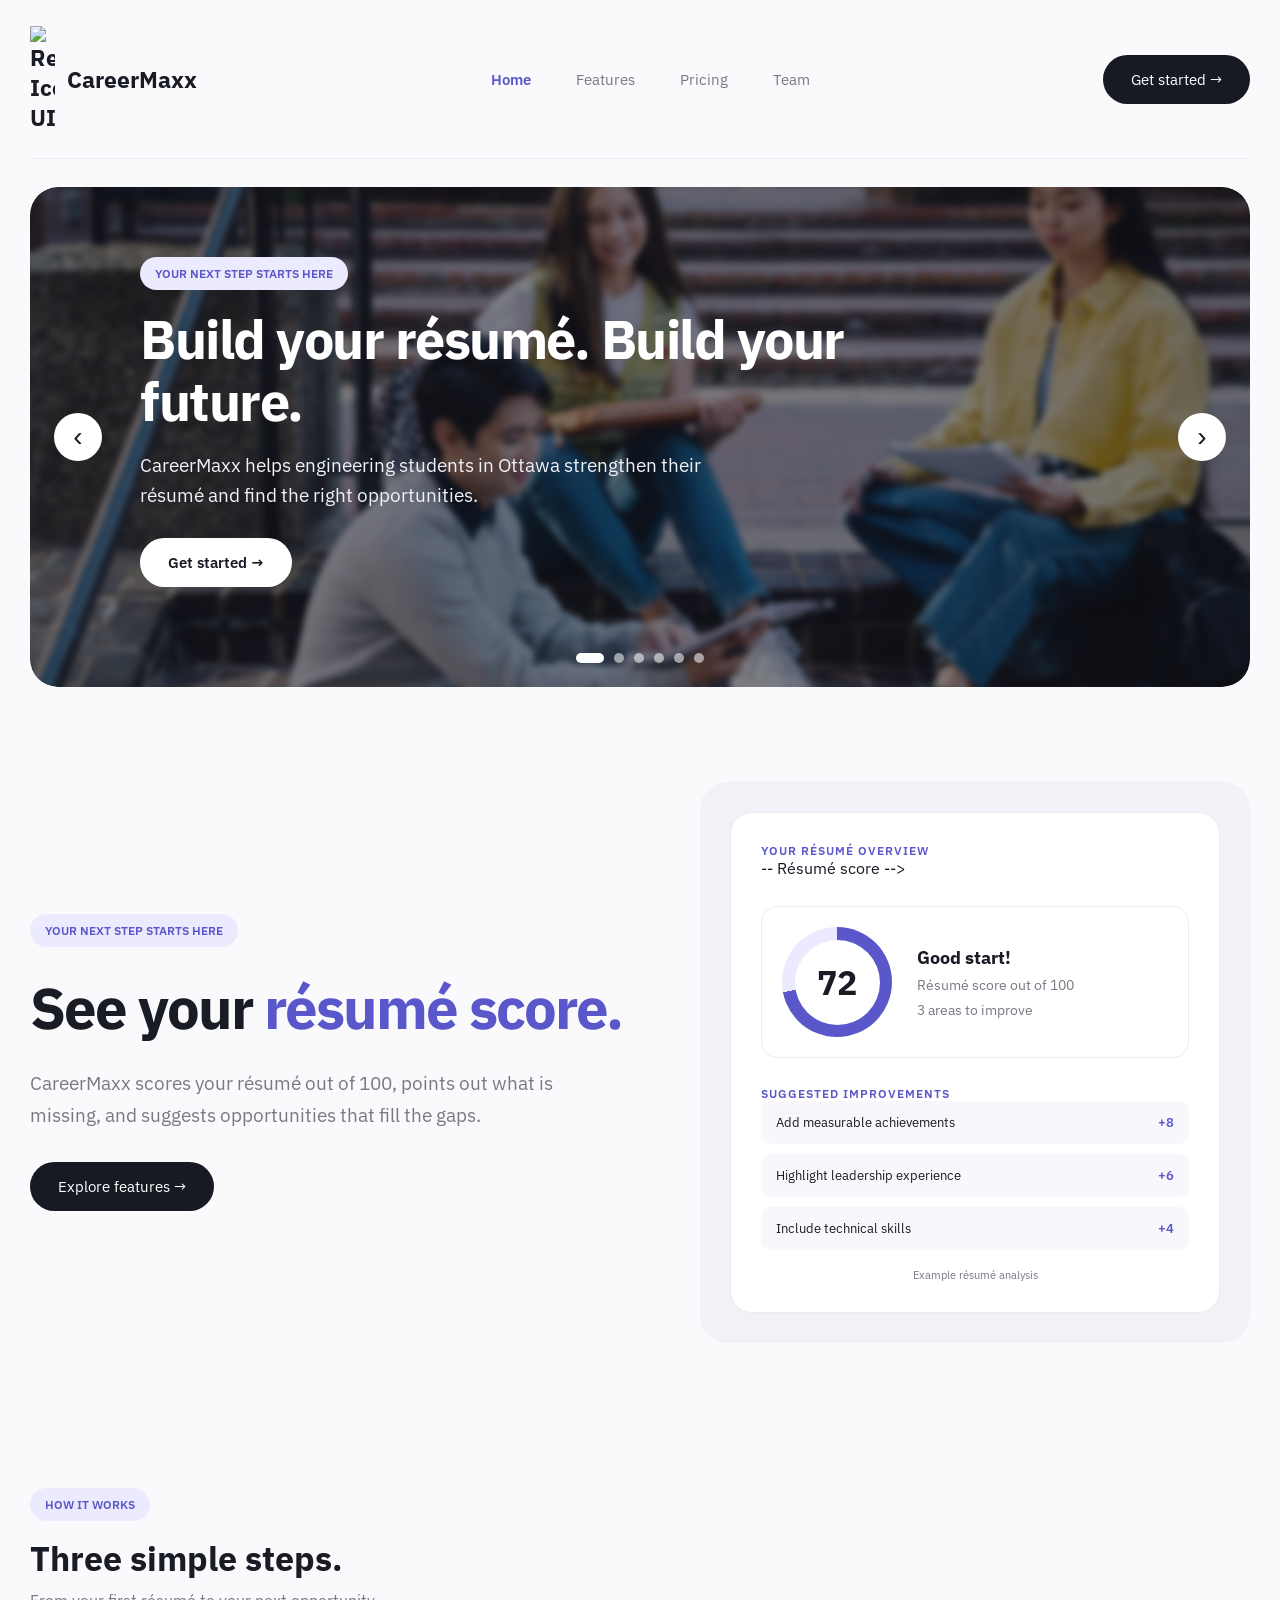
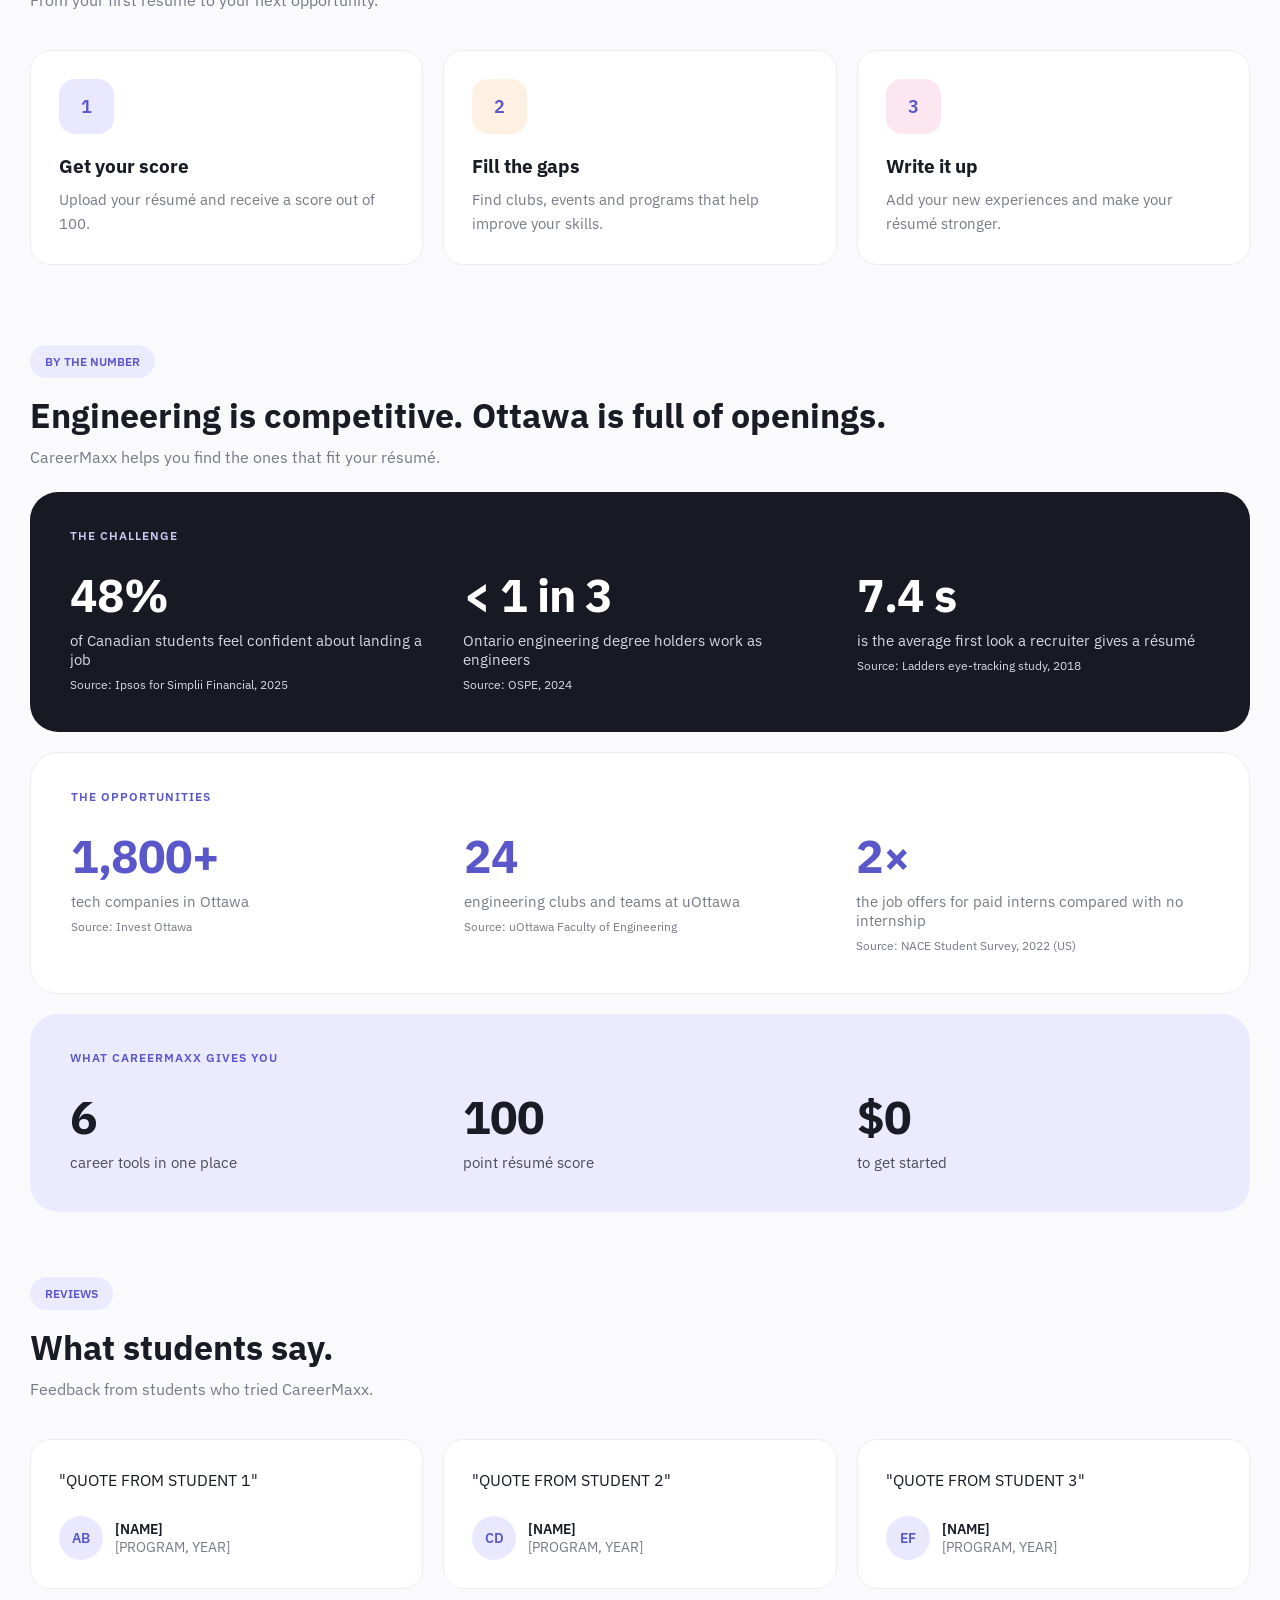
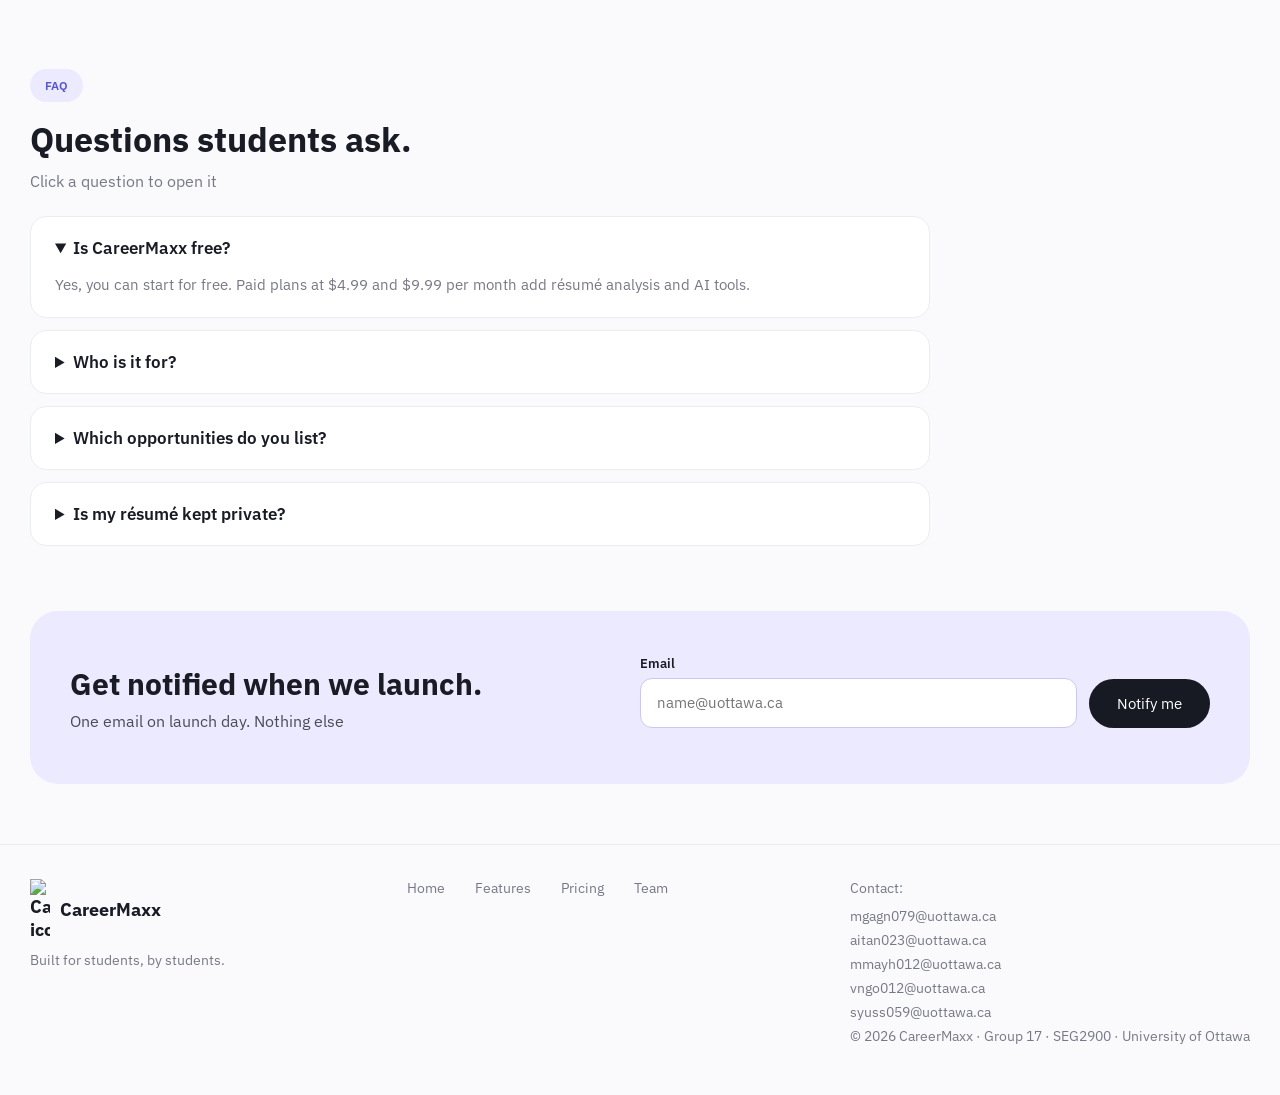
==== index.html @ 2abba7ad "switch carousel and hero places" ====
<!DOCTYPE html>
<html lang="en">

<head>
    <meta charset="UTF-8">
    <meta name="viewport" content="width=device-width, initial-scale=1">

    <title>CareerMaxx</title>
    <link rel="icon" type="image/x-icon" href="UI-Images/CareerMaxx-Icon.png">

    <!-- Google Fonts -->
    <link href="https://fonts.googleapis.com/css2?family=IBM+Plex+Sans:wght@400;500;600;700&display=swap" rel="stylesheet">

    <!-- External CSS stylesheet -->
    <link rel="stylesheet" href="style.css">
</head>

<body>

<div class="container">

    <!-- Navigation Bar -->
    <div class="navbar">


        <div class="logo">
            <img src="UI-Images/CareerMaxx-Icon.png" alt="ResuMaxx Icon UI" width= "25">
            CareerMaxx
        </div>

        <ul class="nav-links">
            <li><a href="index.html" class="active">Home</a></li>
            <li><a href="features.html">Features</a></li>
            <li><a href="pricing.html">Pricing</a></li>
            <li><a href="team.html">Team</a></li>
        </ul>

        <button class="button button-dark" id="openBtn">
            Get started →
        </button>

    </div>


    <!-- ----------- Carousel ------------->

    <div class="carousel">

        <!-- Slide 1 -->
        <div class="slide active">
            <div class="slide-bg" style="background-image: url('UI-Images/slide1.jpg');"></div>
            <div class="slide-overlay"></div>
            <div class="slide-text">
                <div class="tag">YOUR NEXT STEP STARTS HERE</div>
                <h2 class="slide-title">Build your résumé. Build your future.</h2>
                <p>CareerMaxx helps engineering students in Ottawa
                    strengthen their résumé and find the right opportunities.</p>
                <a href="features.html" class="button button-light">Get started →</a>
            </div>
        </div>

        <!-- Slide 2 -->
        <div class="slide">
            <div class="slide-bg" style="background-image: url('UI-Images/slide2.jpg');"></div>
            <div class="slide-overlay"></div>
            <div class="slide-text">
                <div class="tag">CAREER QUIZ</div>
                <h2 class="slide-title">Discover your potential.</h2>
                <p>Answer a few questions about your skills and interests to
                    see which paths fit you.</p>
                <a href="features.html" class="button button-light">Take the quiz →</a>
            </div>
        </div>

        <!-- Slide 3 -->
        <div class="slide">
            <div class="slide-bg" style="background-image: url('UI-Images/slide3.jpg');"></div>
            <div class="slide-overlay"></div>
            <div class="slide-text">
                <div class="tag">SMART SEARCH</div>
                <h2 class="slide-title">Find your next opportunity.</h2>
                <p>Co-ops, internships, clubs and free programs in the
                    Ottawa area, matched to your résumé.</p>
                <a href="features.html" class="button button-light">Search opportunities →</a>
            </div>
        </div>

        <!-- Slide 4 -->
        <div class="slide">
            <div class="slide-bg" style="background-image: url('UI-Images/slide4.jpg');"></div>
            <div class="slide-overlay"></div>
            <div class="slide-text">
                <div class="tag">RÉSUMÉ SCORER</div>
                <h2 class="slide-title">Perfect your résumé.</h2>
                <p>Upload your résumé to get a score out of 100 and clear
                    suggestions to improve it.</p>
                <a href="features.html" class="button button-light">Score my résumé →</a>
            </div>
        </div>

        <!-- Slide 5 -->
        <div class="slide">
            <div class="slide-bg" style="background-image: url('UI-Images/slide5.jpg');"></div>
            <div class="slide-overlay"></div>
            <div class="slide-text">
                <div class="tag">CAREER PATH PLANNER</div>
                <h2 class="slide-title">Plan the road to your dream job.</h2>
                <p>Get a step-by-step roadmap with the skills and
                    experiences you still need.</p>
                <a href="features.html" class="button button-light">Plan my path →</a>
            </div>
        </div>

        <!-- Slide 6 -->
        <div class="slide">
            <div class="slide-bg" style="background-image: url('UI-Images/slide6.jpg');"></div>
            <div class="slide-overlay"></div>
            <div class="slide-text">
                <div class="tag">INTERVIEW COACH</div>
                <h2 class="slide-title">Prepare for success.</h2>
                <p>Practise co-op and internship interviews and get feedback on your answers.</p>
                <a href="features.html" class="button button-light">Practise an interview →</a>
            </div>
        </div>

        <!-- Arrows -->
        <button class="carousel-arrow prev-arrow" id="prevBtn" type="button"
                aria-label="Previous slide">&#8249;</button>
        <button class="carousel-arrow next-arrow" id="nextBtn" type="button"
                aria-label="Next slide">&#8250;</button>

        <!-- Dots (created by script.js one per slide) -->
        <div class="carousel-dots" id="dots"></div>

    </div>


    <!-- Hero Section -->
    <div class="hero">

        <!-- Left side -->
        <div class="hero-left">

            <div class="tag">YOUR NEXT STEP STARTS HERE</div>

            <h1>
                See your
                <span class="purple-text">résumé score.</span>
            </h1>

            <p class="subtitle">
                CareerMaxx scores your résumé out of 100, points out what is <br>
                missing, and suggests opportunities that fill the gaps.
            </p>

            <div class="buttons">
                <a href="features.html" class="button button-dark">
                    Explore features →
                </a>
            </div>


        </div>

        <!-- Right side: résumé score example -->
        <div class="score-panel">

            <div class="score-card">

                <div class="small-label">YOUR RÉSUMÉ OVERVIEW</div>
-- Résumé score -->
                <div class="ring-row">

                    <div class="ring">
                        <div class="ring-inner">72</div>
                    </div>

                    <div class="ring-text">
                        <b>Good start!</b>
                        <p>Résumé score out of 100</p>
                        <p>3 areas to improve</p>
                    </div>

                </div>

                <!-- Example gap list -->
                <div class="small-label">SUGGESTED IMPROVEMENTS</div>

                <div class="column-container">

                    <div class="gap">
                        Add measurable achievements
                        <span>+8</span>
                    </div>

                    <div class="gap">
                        Highlight leadership experience
                        <span>+6</span>
                    </div>

                    <div class="gap">
                        Include technical skills
                        <span>+4</span>
                    </div>

                </div>

                <p class="example-note">Example résumé analysis</p>

            </div>
        </div>

    </div>


    <!-- How It Works Section -->
    <div class="section-heading">
        <div class="tag">HOW IT WORKS</div>
        <h2>Three simple steps.</h2>
        <p>From your first résumé to your next opportunity.</p>
    </div>

    <div class="features">

        <div class="feature">
            <div class="icon purple-icon">1</div>
            <h3>Get your score</h3>
            <p>
                Upload your résumé and receive
                a score out of 100.
            </p>
        </div>

        <div class="feature">
            <div class="icon peach-icon">2</div>
            <h3>Fill the gaps</h3>
            <p>
                Find clubs, events and programs
                that help improve your skills.
            </p>
        </div>

        <div class="feature">
            <div class="icon pink-icon">3</div>
            <h3>Write it up</h3>
            <p>
                Add your new experiences and
                make your résumé stronger.
            </p>
        </div>

    </div>

    <!-- ----------- Statistics Section ------------->

    <div class="section-heading">
        <div class="tag">BY THE NUMBER</div>
        <h2>Engineering is competitive. Ottawa is full of openings.</h2>
        <p>CareerMaxx helps you find the ones that fit your résumé.</p>
    </div>

    <!-- Row 1: CHALLENGE -->
    <div class="stats-row stats-dark">
        <div class="stats-label">THE CHALLENGE</div>
        <div class="stats">
            <div class="stat">
                <div class="stat-number">48%</div>
                <p class="stat-text">of Canadian students feel confident about landing a job</p>
                <p class="stat-source">Source: Ipsos for Simplii Financial, 2025</p>
            </div>
            <div class="stat">
                <div class="stat-number">&lt; 1 in 3</div>
                <p class="stat-text">Ontario engineering degree holders work as engineers</p>
                <p class="stat-source">Source: OSPE, 2024</p>
            </div>
            <div class="stat">
                <div class="stat-number">7.4 s</div>
                <p class="stat-text">is the average first look a recruiter gives a résumé</p>
                <p class="stat-source">Source: Ladders eye-tracking study, 2018</p>
            </div>
        </div>
    </div>

    <!-- Row 2: OPPORTUNITIES -->
    <div class="stats-row stats-light">
        <div class="stats-label">THE OPPORTUNITIES</div>
        <div class="stats">
            <div class="stat">
                <div class="stat-number">1,800+</div>
                <p class="stat-text">tech companies in Ottawa</p>
                <p class="stat-source">Source: Invest Ottawa</p>
            </div>
            <div class="stat">
                <div class="stat-number">24</div>
                <p class="stat-text">engineering clubs and teams at uOttawa</p>
                <p class="stat-source">Source: uOttawa Faculty of Engineering</p>
            </div>
            <div class="stat">
                <div class="stat-number">2×</div>
                <p class="stat-text">the job offers for paid interns compared with no internship</p>
                <p class="stat-source">Source: NACE Student Survey, 2022 (US)</p>
            </div>
        </div>
    </div>

    <!-- Row 3: what CareerMaxx gives you -->
    <div class="stats-row stats-purple">
        <div class="stats-label">WHAT CAREERMAXX GIVES YOU</div>
        <div class="stats">
            <div class="stat">
                <div class="stat-number">6</div>
                <p class="stat-text">career tools in one place</p>
            </div>
            <div class="stat">
                <div class="stat-number">100</div>
                <p class="stat-text">point résumé score</p>
            </div>
            <div class="stat">
                <div class="stat-number">$0</div>
                <p class="stat-text">to get started</p>
            </div>
        </div>
    </div>

<!-- ----------- Student's Reviews Section ------------->
<div class="section-heading">
    <div class="tag">REVIEWS</div>
    <h2>What students say.</h2>
    <p>Feedback from students who tried CareerMaxx.</p>
</div>

<div class="features">

    <!-- Review 1 -->
    <div class="feature review">
        <p class="review-quote">"QUOTE FROM STUDENT 1"</p>
        <div class="review-person">
            <div class="review-avatar purple-icon">AB</div>
            <div>
                <div class="review-name">[NAME]</div>
                <div class="review-program">[PROGRAM, YEAR]</div>
            </div>
        </div>
    </div>

    <!-- Review 2 -->
    <div class="feature review">
        <p class="review-quote">"QUOTE FROM STUDENT 2"</p>
        <div class="review-person">
            <div class="review-avatar purple-icon">CD</div>
            <div>
                <div class="review-name">[NAME]</div>
                <div class="review-program">[PROGRAM, YEAR]</div>
            </div>
        </div>
    </div>

    <!-- Review 3 -->
    <div class="feature review">
        <p class="review-quote">"QUOTE FROM STUDENT 3"</p>
        <div class="review-person">
            <div class="review-avatar purple-icon">EF</div>
            <div>
                <div class="review-name">[NAME]</div>
                <div class="review-program">[PROGRAM, YEAR]</div>
            </div>
        </div>
    </div>
</div>


<!-- ----------- FAQ Section ------------->
<div class="section-heading">
    <div class="tag">FAQ</div>
    <h2>Questions students ask.</h2>
    <p>Click a question to open it</p>
</div>

<div class="dropdown">

    <!-- "open" makes the first question starts opened -->
    <details class="dropdown-item" open>
        <summary>Is CareerMaxx free?</summary>
        <p>
            Yes, you can start for free. Paid plans at $4.99 and $9.99
            per month add résumé analysis and AI tools.
        </p>
    </details>

    <details class="dropdown-item">
        <summary>Who is it for?</summary>
        <p>
            Engineering students, especially first-year and early-career
            students looking for co-ops, internships and extracurricular
            experience.
        </p>
    </details>

    <details class="dropdown-item">
        <summary>Which opportunities do you list?</summary>
        <p>
            Co-ops, internships, student clubs and free programs
            in the Ottawa area.
        </p>
    </details>

    <details class="dropdown-item">
        <summary>Is my résumé kept private?</summary>
        <p>
            Yes, always. Your résumé is stored only in your own account
            and is never shared. You can replace it or delete it
            whenever you want.
        </p>
    </details>

</div>

<!-- ----------- Launch Mailing List ------------->
<div class="launch">
    <div class="launch-text">
        <h2>Get notified when we launch.</h2>
        <p>One email on launch day. Nothing else</p>
    </div>

    <form class="launch-form" id="launchForm">
        <div class="launch-field">
            <label for="launchEmail">Email</label>
            <input type="email" id="launchEmail" placeholder="name@uottawa.ca" required>
        </div>

        <button class="button button-dark" type="submit">Notify me</button>

        <!-- script.js writes the confirmation message here -->
        <p class="launch-message" id="launchMessage"></p>
    </form>
</div>
</div>



<!-- Sign up popup -->
<div class="overlay" id="popup">

    <div class="modal">

        <button class="close" id="closeBtn">&times;</button>

        <h2>Get started</h2>
        <p class="card-description">
            Create your CareerMaxx account.
        </p>

        <form action="#" method="post">
            <input type="text" placeholder="Name" required>
            <input type="email" placeholder="Email" required>
            <input type="password" placeholder="Password" required>
            <button type="submit">Create account</button>
        </form>

    </div>

</div>

<!-- JavaScript for sign up popup -->
<script src="script.js"></script>


<!-- ----------- Footer ------------->
<div class="footer">

    <!-- Left: logo and slogan -->
    <div class="footer-brand">
        <div class="footer-logo">
            <img src="UI-Images/CareerMaxx-Icon.png" alt="CareerMaxx icon" width="20">
            CareerMaxx
        </div>
        <p>Built for students, by students.</p>
    </div>

    <!-- Middle: page links -->
    <div class="footer-links">
        <a href="index.html">Home</a>
        <a href="features.html">Features</a>
        <a href="pricing.html">Pricing</a>
        <a href="team.html">Team</a>
    </div>

    <!-- Right: contact and copyright -->
    <div class="footer-info">
        <p>Contact: </p>
        <a href="mailto:mgagn079@uottawa.ca">mgagn079@uottawa.ca</a>
        <a href="mailto:aitan023@uottawa.ca">aitan023@uottawa.ca</a>
        <a href="mailto:mmayh012@uottawa.ca">mmayh012@uottawa.ca</a>
        <a href="mailto:vngo012@uottawa.ca">vngo012@uottawa.ca</a>
        <a href="mailto:syuss059@uottawa.ca">syuss059@uottawa.ca</a>
        <p>© 2026 CareerMaxx · Group 17 · SEG2900 · University of Ottawa</p>
    </div>

</div>


</body>
</html>
---- style.css ----
/* ---------- Colors ---------- */

:root {
    --background: #fafafd;
    --text: #191b25;
    --gray: #777985;
    --line: #ebebf2;
    --purple: #5957c9;
    --light-purple: #eceafe;
    --dark: #171923;

    --peach: #fff0e4;
    --light-green: #e2f5ed;
    --light-blue: #e3f1ff;
    --light-pink: #fce7f1;
}


/* ---------- Basic Setup ---------- */

* {
    margin: 0;
    padding: 0;
    box-sizing: border-box;
}

body {
    font-family: "IBM Plex Sans", Arial, sans-serif;
    background-color: var(--background);
    color: var(--text);
}

/* Main container */

.container {
    max-width: 1400px;
    margin: 0 auto;
    padding: 0 30px 60px;
}

/* Containers */

.row-container {
    display: flex;
    flex-direction: row;
    gap: 16px;
}

.column-container {
    display: flex;
    flex-direction: column;
    gap: 10px;
}

/* Line break - Custom spacing */

.large-space{
    margin-bottom: 150px;
}

/* ---------- Navigation Bar ---------- */

.navbar {
    display: flex;
    justify-content: space-between;
    align-items: center;
    padding: 26px 0;
    border-bottom: 1px solid var(--line);
}

.logo {
    display: flex;
    align-items: center;
    gap: 12px;
    font-size: 23px;
    font-weight: 700;
}

/* Purple square beside the logo */

.logo-icon {
    width: 40px;
    height: 40px;
    background-color: var(--purple);
    color: white;
    border-radius: 12px;
    display: flex;
    align-items: center;
    justify-content: center;
    font-size: 22px;
}

.nav-links {
    list-style: none;
    display: flex;
    gap: 45px;
}

.nav-links a {
    color: var(--gray);
    text-decoration: none;
    font-size: 15px;
}

.nav-links a:hover {
    color: var(--purple);
}

.nav-links a.active {
    color: var(--purple);
    font-weight: 600;
}

/* ---------- Buttons ---------- */

.buttons {
    display: flex;
    gap: 12px;
}

.button {
    display: inline-block;
    padding: 15px 28px;
    border-radius: 30px;
    border: none;
    text-decoration: none;
    font-size: 15px;
    font-family: inherit;
    cursor: pointer;
    text-align: center;
}

.button-dark {
    background-color: var(--dark);
    color: white;
}

.button-dark:hover {
    background-color: var(--purple);
}

/* ---------- Hero Section ---------- */

.hero {
    display: flex;
    justify-content: space-between;
    align-items: center;
    gap: 70px;
    padding: 95px 0 80px;
}

.hero-left {
    flex: 1;
}

h1 {
    font-size: 58px;
    font-weight: 700;
    line-height: 1.15;
    letter-spacing: -2px;
}

.purple-text {
    color: var(--purple);
}

/* Small lavender label */

.tag {
    display: inline-block;
    background-color: var(--light-purple);
    color: var(--purple);
    padding: 9px 15px;
    border-radius: 30px;
    font-size: 12px;
    font-weight: 600;
    margin-bottom: 28px;
}

.subtitle {
    color: var(--gray);
    font-size: 19px;
    line-height: 1.7;
    margin: 25px 0 30px;
    max-width: 570px;
}

.small-note {
    color: var(--gray);
    font-size: 13px;
    margin-top: 20px;
}

/* ---------- Résumé Score Panel ---------- */

.score-panel {
    flex: 1;
    max-width: 550px;
    background-color: #f1f2f8;
    border-radius: 28px;
    padding: 30px;
}

/* White score card */

.score-card {
    background-color: white;
    border: 1px solid var(--line);
    border-radius: 22px;
    padding: 30px;
}

.score-card h2 {
    font-size: 25px;
    margin: 14px 0 8px;
}

.card-description {
    color: var(--gray);
    font-size: 14px;
    line-height: 1.6;
    margin-bottom: 20px;
}

.small-label {
    font-size: 12px;
    font-weight: 600;
    letter-spacing: 1px;
    color: var(--purple);
}

/* Score circle */

.ring-row {
    display: flex;
    align-items: center;
    gap: 25px;
    margin: 28px 0;
    padding: 20px;
    border: 1px solid var(--line);
    border-radius: 16px;
}

.ring {
    width: 110px;
    height: 110px;
    border-radius: 50%;
    background: conic-gradient(
        var(--purple) 0 72%,
        var(--light-purple) 72% 100%
    );
    display: flex;
    align-items: center;
    justify-content: center;
    flex-shrink: 0;
}

.ring-inner {
    width: 85px;
    height: 85px;
    border-radius: 50%;
    background-color: white;
    display: flex;
    align-items: center;
    justify-content: center;
    font-size: 34px;
    font-weight: 700;
}

.ring-text b {
    font-size: 18px;
}

.ring-text p {
    color: var(--gray);
    font-size: 14px;
    margin-top: 7px;
}

/* Résumé gap list */

.gap {
    display: flex;
    justify-content: space-between;
    gap: 15px;
    background-color: #f8f8fc;
    padding: 13px 15px;
    border-radius: 10px;
    font-size: 13px;
}

.gap span {
    color: var(--purple);
    font-weight: 600;
}

.example-note {
    color: var(--gray);
    font-size: 11px;
    margin-top: 18px;
    text-align: center;
}

/* ---------- Section Headings ---------- */

.section-heading {
    margin: 65px 0 25px;
}

.section-heading .tag {
    margin-bottom: 15px;
}

.section-heading h2 {
    font-size: 34px;
    margin-bottom: 10px;
}

.section-heading p {
    color: var(--gray);
    font-size: 16px;
}

/* ---------- Features ---------- */

.features {
    display: flex;
    gap: 20px;
    padding: 15px 0;
}

.feature {
    flex: 1;
    background-color: white;
    border: 1px solid var(--line);
    border-radius: 20px;
    padding: 28px;
    transition: transform 0.3s ease;
}


.feature-split{
    display: flex;
    flex-direction: row;
    align-items: center;
    gap: 24px;
}

.feature-split  .column-container,
.feature-split .feature-image {
    flex: 1;
    min-width: 0;

}

/* Small movement when hovering */

.feature:hover {
    transform: translateY(-5px);
}

.feature h3 {
    font-size: 19px;
    margin: 12px 0 10px;
}

.feature p {
    color: var(--gray);
    font-size: 15px;
    line-height: 1.6;
}

/* ---------- Pastel Icons ---------- */

.icon {
    width: 55px;
    height: 55px;
    border-radius: 16px;
    display: flex;
    align-items: center;
    justify-content: center;
    margin-bottom: 20px;
    font-size: 18px;
    font-weight: 600;
    color: var(--purple);
}

.icon-circle{
    border-radius: 450px;
    width: 100px;
    height: 100px;
    font-size: 50px;
}

.icon-text{
    width: fit-content;
    padding: 10px;
    
}

.purple-icon {
    background-color: #eae8ff;
}

.blue-icon {
    background-color: var(--light-blue);
}

.green-icon {
    background-color: var(--light-green);
}

.peach-icon {
    background-color: var(--peach);
}

.pink-icon {
    background-color: var(--light-pink);
}


    
    

/* ---------- Team Page ---------- */

.team-intro {
    padding: 75px 0 30px;
}

.team-intro h1 {
    font-size: 45px;
}

.team-intro .subtitle {
    margin: 18px 0 10px;
}

/* Five team cards in one row */

.team-grid {
    display: flex;
    gap: 18px;
}

.team-card {
    padding: 22px;
    min-width: 0;
}

.team-card h3 {
    font-size: 17px;
    margin-top: 22px;
}

.team-card p {
    font-size: 14px;
}

/* Round initials for team members */

.avatar {
    width: 105px;
    height: 105px;
    border-radius: 50%;
    display: flex;
    align-items: center;
    justify-content: center;
    font-size: 25px;
    font-weight: 600;
    color: var(--purple);
    margin: 0 auto 25px;
}

/* Small line at the bottom of each card */

.card-footer {
    border-top: 1px solid var(--line);
    padding-top: 15px;
    margin-top: 25px;
    font-size: 12px;
    color: var(--gray);
}

/* ---------- Sign Up Popup ---------- */

.overlay {
    display: none;
    position: fixed;
    top: 0;
    left: 0;
    width: 100%;
    height: 100%;
    background-color: rgba(0, 0, 0, 0.5);
    justify-content: center;
    align-items: center;
    z-index: 1000;
}

.overlay.show {
    display: flex;
}

.modal {
    background-color: white;
    padding: 35px;
    border-radius: 20px;
    width: 90%;
    max-width: 400px;
    position: relative;
}

.modal h2 {
    margin-bottom: 12px;
    font-size: 28px;
}

.modal input {
    display: block;
    width: 100%;
    margin-bottom: 14px;
    padding: 14px;
    border: 1px solid var(--line);
    border-radius: 10px;
    font-family: inherit;
    font-size: 14px;
}

.modal button[type="submit"] {
    width: 100%;
    padding: 14px;
    background-color: var(--dark);
    color: white;
    border: none;
    border-radius: 25px;
    font-size: 15px;
    cursor: pointer;
}

.close {
    position: absolute;
    top: 15px;
    right: 20px;
    background: none;
    border: none;
    font-size: 28px;
    color: var(--gray);
    cursor: pointer;
}

/* ---------- Phone and Tablet Version ---------- */

@media (max-width: 900px) {

    .hero {
        flex-direction: column;
        align-items: stretch;
        padding: 60px 0;
    }

    .score-panel {
        max-width: 100%;
    }

    .features {
        flex-direction: column;
    }

    .team-grid {
        flex-direction: row;
        flex-wrap: wrap;
    }

    .team-card {
        flex: 1 1 200px;
    }

    h1 {
        font-size: 43px;
    }

    .navbar {
        flex-wrap: wrap;
        gap: 20px;
    }

    .nav-links {
        gap: 20px;
        flex-wrap: wrap;
    }
}

@media (max-width: 500px) {

    .container {
        padding: 0 18px 40px;
    }

    .navbar {
        flex-direction: column;
        align-items: flex-start;
    }

    h1 {
        font-size: 36px;
    }

    .team-intro h1 {
        font-size: 36px;
    }

    .score-panel {
        padding: 15px;
    }

    .score-card {
        padding: 18px;
    }

    .ring-row {
        flex-direction: column;
        text-align: center;
    }

    .team-card {
        flex: 1 1 100%;
    }
}


/* ---------- Pricing Section ---------- */

.hero-cards {
    display: flex;
    flex-direction: column;
    align-items: flex-start;
    padding: 95px 0 0;
    position: relative;
}

/* ---------- Pricing Heading ---------- */

.hero-cards .hero-left {
    width: 100%;
    flex: none;
}

.subtitle-pricing {
    color: var(--gray);
    font-size: 19px;
    line-height: 1.7;
    margin: 25px 0 30px;
    max-width: 570px;
}

.subtitle-pricing p {
    margin-bottom: 12px;
}

/* ---------- Pricing Card Container ---------- */

.row-container-bottom {
    display: flex;
    flex-direction: row;
    align-items: flex-end;
    gap: 16px;
    width: 100%;
    margin-top: -40px;
}

/* ---------- Shared Card Styling ---------- */

.free-card,
.Plus-card,
.Pro-card {
    flex: 1;
    min-width: 0;
    border: none;
    border-radius: 35px;
    padding: 25px;
    text-align: center;
    display: flex;
    flex-direction: column;
    align-items: center;
    justify-content: flex-start;
    gap: 15px;
    overflow-wrap: break-word;
    transition: transform 0.3s ease, box-shadow 0.3s ease;
}

/* ---------- Hover Effect ---------- */

.free-card:hover,
.Plus-card:hover,
.Pro-card:hover {
    transform: translateY(-10px);
    box-shadow: 0 15px 30px rgba(0, 0, 0, 0.12);
}

/* ---------- Free Card ---------- */

.free-card {
    background-color: #C9C8F2;
    min-height: 240px;
}

.free-card h1 {
    font-size: 28px;
    margin: 0;
    letter-spacing: -1px;
}

.free-card p {
    font-size: 30px;
    font-weight: 700;
    margin: 0;
}

.free-card ul {
    display: flex;
    flex-direction: column;
    gap: 16px;
    list-style: none;
    padding: 0;
    margin: 15px 0 0;
    font-size: 15px;
    line-height: 1.5;
}

/* ---------- Plus Card ---------- */

.Plus-card {
    background-color: #9391E2;
    min-height: 390px;
}

.Plus-card h1 {
    font-size: 28px;
    margin: 0;
    letter-spacing: -1px;
}

.Plus-card p {
    font-size: 30px;
    font-weight: 700;
    margin: 0;
}

.Plus-card ul {
    display: flex;
    flex-direction: column;
    gap: 16px;
    list-style: none;
    padding: 0;
    margin: 15px 0 0;
    font-size: 15px;
    line-height: 1.5;
}

/* ---------- Pro Card ---------- */

.Pro-card {
    background-color: #5957C9;
    color: black;
    min-height: 460px;
}

.Pro-card h1 {
    font-size: 28px;
    margin: 0;
    letter-spacing: -1px;
}

.Pro-card p {
    font-size: 30px;
    font-weight: 700;
    margin: 0;
}

.Pro-card ul {
    display: flex;
    flex-direction: column;
    gap: 16px;
    list-style: none;
    padding: 0;
    margin: 15px 0 0;
    font-size: 15px;
    line-height: 1.5;
}

/* ---------- Start Trial Buttons ---------- */

.free-card .button,
.Plus-card .button,
.Pro-card .button {
    margin-top: auto;
    width: 100%;
    flex-shrink: 0;
    background-color: #171923;
    color: white;
}

.free-card .button:hover,
.Plus-card .button:hover,
.Pro-card .button:hover {
    background-color: #33354A;
}

/* ---------- Tablet Version ---------- */

@media (max-width: 900px) {

    .hero-cards {
        padding: 60px 0 0;
    }

    .row-container-bottom {
        flex-direction: column;
        align-items: stretch;
        margin-top: 20px;
    }

    .free-card,
    .Plus-card,
    .Pro-card {
        width: 100%;
        min-height: auto;
        padding: 30px;
    }
}

/* ---------- Phone Version ---------- */

@media (max-width: 500px) {

    .hero-cards {
        padding: 40px 0 0;
    }

    .subtitle-pricing {
        font-size: 16px;
    }

    .free-card,
    .Plus-card,
    .Pro-card {
        border-radius: 25px;
        padding: 25px;
    }
}


/* ---------- JS extras  ---------- */

html {
    scroll-behavior: smooth;
}

a:focus-visible,
button:focus-visible,
input:focus-visible {
    outline: 3px solid var(--purple);
    outline-offset: 3px;
}

.form-message {
    font-size: 13px;
    margin-top: 12px;
    color: var(--purple);
}

.back-to-top {
    position: fixed;
    bottom: 25px;
    right: 25px;
    width: 46px;
    height: 46px;
    border: none;
    border-radius: 50%;
    background-color: var(--dark);
    color: white;
    font-size: 20px;
    cursor: pointer;
    opacity: 0;
    pointer-events: none;
    transition: opacity 0.3s ease, background-color 0.3s ease;
}

.back-to-top.visible {
    opacity: 1;
    pointer-events: auto;
}

.back-to-top:hover {
    background-color: var(--purple);
}


/* ---------- Carousel (home page) ---------- */

.carousel {
    position: relative;
    height: 500px;
    margin-top: 28px;
    border-radius: 28px;
    overflow: hidden;
    background-color: var(--dark);
    isolation: isolate;
    transform: translateZ(0);
    clip-path: inset(0 round 28px);

}

/* Every slide sits on top of the others. Only .active is visible. */

.slide {
    position: absolute;
    top: 0;
    left: 0;
    width: 100%;
    height: 100%;
    opacity: 0;
    visibility: hidden;
    transition: opacity 0.6s ease, visibility 0.6s ease;
    border-radius: inherit;
    overflow: hidden;
}

.slide.active {
    opacity: 1;
    visibility: visible;
}

/* Background picture. Change blur(8px) to make it more or less blurry. */
/* It is a bit bigger than the slide so the blurred edges stay hidden.  */

.slide-bg {
    position: absolute;
    top: -30px;
    left: -30px;
    right: -30px;
    bottom: -30px;
    background-color: #2e2d66;
    background-size: cover;
    background-position: center;
    filter: blur(3px);
}

/* Dark layer over the picture so the white text is easy to read. */
/* Change 0.55 to make it darker (0.8) or lighter (0.3).          */

.slide-overlay {
    position: absolute;
    top: 0;
    left: 0;
    width: 100%;
    height: 100%;
    background-color: rgba(23, 25, 35, 0.55);
}

.slide-text {
    position: relative;
    height: 100%;
    padding: 60px 110px 90px;
    display: flex;
    flex-direction: column;
    justify-content: center;
    align-items: flex-start;
    gap: 18px;
    color: white;
}

.slide-text .tag {
    margin-bottom: 0;
}

.slide-title {
    font-size: 54px;
    font-weight: 700;
    line-height: 1.15;
    letter-spacing: -1.5px;
    max-width: 760px;
}

.slide-text p {
    font-size: 19px;
    line-height: 1.6;
    max-width: 600px;
    color: #f1f1f8;
}

.button-light {
    background-color: white;
    color: var(--dark);
    font-weight: 600;
    margin-top: 10px;
}

.button-light:hover {
    background-color: var(--light-purple);
}

/* Arrows */

.carousel-arrow {
    position: absolute;
    top: 50%;
    transform: translateY(-50%);
    width: 48px;
    height: 48px;
    border: none;
    border-radius: 50%;
    background-color: white;
    color: var(--dark);
    font-size: 28px;
    line-height: 1;
    cursor: pointer;
}

.carousel-arrow:hover {
    background-color: var(--light-purple);
}

.prev-arrow {
    left: 24px;
}

.next-arrow {
    right: 24px;
}

/* Dots */

.carousel-dots {
    position: absolute;
    bottom: 24px;
    left: 0;
    width: 100%;
    display: flex;
    justify-content: center;
    gap: 10px;
}

.dot {
    width: 10px;
    height: 10px;
    border: none;
    border-radius: 5px;
    background-color: rgba(255, 255, 255, 0.55);
    cursor: pointer;
    transition: width 0.3s ease, background-color 0.3s ease;
}

.dot.active {
    width: 28px;
    background-color: white;
}

/* Carousel on tablets and phones */

@media (max-width: 900px) {

    .carousel {
        height: 400px;
    }

    .slide-text {
        padding: 40px 80px 80px;
    }

    .slide-title {
        font-size: 38px;
    }

    .slide-text p {
        font-size: 16px;
    }
}

@media (max-width: 500px) {

    .carousel {
        height: 480px;
        border-radius: 20px;
        clip-path: inset(0 round 20px);
    }

    .slide-text {
        padding: 30px 24px 120px;
    }

    .slide-title {
        font-size: 30px;
        letter-spacing: -1px;
    }

    /* Move the arrows to the bottom so they don't cover the text */

    .carousel-arrow {
        top: auto;
        bottom: 50px;
        transform: none;
    }
}

/* ---------- Statistics section (home page) ---------- */
/* One rounded box per row */

.stats-row {
    border-radius: 28px;
    padding: 36px 40px 40px;
    margin-bottom: 20px;
}

/* Small title at the top of each row */

.stats-label {
    font-size: 12px;
    font-weight: 600;
    letter-spacing: 1px;
    margin-bottom: 22px;
}

/* The three numbers side by side. They stack on small screens. */

.stats {
    display: flex;
    flex-wrap: wrap;
    gap: 30px 40px;
}

.stat {
    flex: 1 1 200px;
}

.stat-number {
    font-size: 46px;
    font-weight: 700;
    letter-spacing: -1px;
}

.stat-text {
    font-size: 15px;
    margin-top: 6px;
}

.stat-source {
    font-size: 12px;
    margin-top: 8px;
}

/* Row 1: dark */

.stats-dark {
    background-color: var(--dark);
    color: white;
}

.stats-dark .stats-label {
    color: #c9c8f2;
}

.stats-dark .stat-text,
.stats-dark .stat-source {
    color: #d9d9e6;
}

/* Row 2: white */

.stats-light {
    background-color: white;
    border: 1px solid var(--line);
}

.stats-light .stats-label,
.stats-light .stat-number {
    color: var(--purple);
}

.stats-light .stat-text,
.stats-light .stat-source {
    color: var(--gray);
}

/* Row 3: lavender */

.stats-purple {
    background-color: var(--light-purple);
}

.stats-purple .stats-label {
    color: var(--purple);
}

.stats-purple .stat-text {
    color: #4a4c58;
}

/* ---------- Reviews Section (home page) ---------- */

/* Each review reuses the white .feature card.          */
/* This pushes the person's name to the bottom of the card. */

.review {
    display: flex;
    flex-direction: column;
    justify-content: space-between;
    gap: 22px;
}

/* The quote itself: darker and a bit bigger than normal card text */

.feature .review-quote {
    color: var(--text);
    font-size: 16px;
    line-height: 1.6;
}

/* Avatar and name side by side */

.review-person {
    display: flex;
    align-items: center;
    gap: 12px;
}

/* Small round circle with initials */

.review-avatar {
    width: 44px;
    height: 44px;
    border-radius: 50%;
    display: flex;
    align-items: center;
    justify-content: center;
    font-size: 14px;
    font-weight: 600;
    color: var(--purple);
    flex-shrink: 0;
}

.review-name {
    font-size: 14px;
    font-weight: 600;
}

.review-program {
    font-size: 14px;
    color: var(--gray);
}

/* ---------- FAQ Section (home page) ---------- */

/* The list of questions, one under the other */
/* Made it into general drop down options */
.dropdown {
    display: flex;
    flex-direction: column;
    gap: 12px;
    max-width: 900px;
}

/* One white box per question */

.dropdown-item {
    background-color: white;
    border: 1px solid var(--line);
    border-radius: 16px;
    padding: 20px 24px;
}

/* The question (the part you click) */

.dropdown-item summary {
    font-size: 17px;
    font-weight: 600;
    cursor: pointer;
}

.dropdown-item summary:hover {
    color: var(--purple);
}

/* The answer (shown when the question is open) */

.dropdown-item p {
    color: var(--gray);
    font-size: 15px;
    line-height: 1.6;
    margin-top: 14px;
    }

/* ---------- Launch Mailing List (home page) ---------- */

/* Lavender box: text on the left, form on the right. */
/* They stack on small screens.                        */

.launch {
    background-color: var(--light-purple);
    border-radius: 28px;
    padding: 44px 40px;
    margin-top: 65px;
    display: flex;
    flex-wrap: wrap;
    align-items: center;
    justify-content: space-between;
    gap: 24px 40px;
}

.launch-text {
    flex: 1 1 320px;
}

.launch-text h2 {
    font-size: 30px;
    margin-bottom: 8px;
}

.launch-text p {
    font-size: 16px;
    color: #4a4c58;
}

/* Email box and button side by side */

.launch-form {
    flex: 1 1 360px;
    display: flex;
    flex-wrap: wrap;
    align-items: flex-end;
    gap: 12px;
}

.launch-field {
    flex: 1 1 220px;
    display: flex;
    flex-direction: column;
    gap: 6px;
}

.launch-field label {
    font-size: 13px;
    font-weight: 600;
}

.launch-field input {
    width: 100%;
    height: 50px;
    padding: 0 16px;
    border: 1px solid #c9c8f2;
    border-radius: 12px;
    background-color: white;
    font-family: inherit;
    font-size: 15px;
}

/* Confirmation or error message under the form */

.launch-message {
    width: 100%;
    font-size: 13px;
    color: var(--purple);
}

/*---------- Images ----------------- */

/* Rounded border iamge anyone can use */
.feature-demo,
.feature-image {
    background-size: cover;
    background-position: center;
    background-repeat: no-repeat;
    border-radius: 25px;
    height: 600px;
    width: 100%;
}

.feature-demo{
    height: 580px;
    margin-top: 10px;
    margin-bottom: 10px;
}



/* ---------- Footer (all pages) ---------- */

/* Three groups side by side. They stack on small screens. */

.footer {
    border-top: 1px solid var(--line);
    max-width: 1400px;
    margin: 0 auto;
    padding: 34px 30px 40px;
    display: flex;
    flex-wrap: wrap;
    justify-content: space-between;
    align-items: flex-start;
    gap: 24px 40px;
    font-size: 14px;
    color: var(--gray);
}

/* Logo and name */

.footer-logo {
    display: flex;
    align-items: center;
    gap: 10px;
    font-size: 18px;
    font-weight: 700;
    color: var(--text);
    margin-bottom: 10px;
}

/* Page links */

.footer-links {
    display: flex;
    flex-wrap: wrap;
    gap: 14px 30px;
}

.footer a {
    color: var(--gray);
    text-decoration: none;
}

.footer a:hover {
    color: var(--purple);
}

/* Contact and copyright lines */

.footer-info p {
    margin-bottom: 10px;
}

.footer-info a {
    display: block;
    margin-bottom: 6px;
}
/* ---------- Team page: photos and links ---------- */

.avatar-photo {
    display: block;
    width: 105px;
    height: 105px;
    border-radius: 50%;
    object-fit: cover;
    object-position: center 25%;
    margin: 0 auto 25px;
}

.team-links {
    list-style: none;
    margin: 14px 0 0;
}

.team-links li {
    margin-bottom: 6px;
    font-size: 13px;
    overflow-wrap: anywhere;
}

.team-links a {
    color: var(--purple);
    text-decoration: none;
}

.team-links a:hover {
    text-decoration: underline;
}
/* ---------- Pricing Feature Comparison ---------- */


.pricing-comparison {
    padding: 35px 0 75px;
}


.pricing-comparison .section-heading {
    margin-top: 65px;
}


.comparison-table-wrapper {
    width: 100%;
    overflow-x: auto;
    border: 1px solid var(--line);
    border-radius: 22px;
    background: #fff;
    box-shadow: 0 12px 35px rgba(25, 27, 37, 0.045);
}


.comparison-table {
    width: 100%;
    min-width: 720px;
    border-collapse: collapse;
    table-layout: fixed;
}


.comparison-table th,
.comparison-table td {
    padding: 18px 22px;
    border-bottom: 1px solid var(--line);
}


.comparison-table thead th {
    padding-top: 26px;
    padding-bottom: 26px;
    background: #f6f5ff;
    font-size: 17px;
    font-weight: 700;
    text-align: center;
}


.comparison-table thead th:first-child {
    width: 49%;
    text-align: left;
    background: #f8f8fc;
}


.comparison-table thead th:nth-child(2) { background: #eae9fa; }
.comparison-table thead th:nth-child(3) { background: #dbd9fa; }
.comparison-table thead th:nth-child(4) { background: #5957c9; color: white; }


.comparison-table thead small {
    display: block;
    font-size: 13px;
    font-weight: 500;
    margin-top: 6px;
}


.comparison-table tbody th[scope="row"] {
    text-align: left;
    font-size: 15px;
    font-weight: 500;
    line-height: 1.45;
}


.comparison-table tbody td {
    text-align: center;
}


.comparison-table .comparison-category th {
    padding: 16px 22px;
    background: #f5f5fb;
    color: var(--purple);
    font-size: 16px;
    text-align: left;
    letter-spacing: 0.01em;
}


.comparison-table tbody tr:not(.comparison-category):hover {
    background: #faf9ff;
}


.comparison-status {
    display: inline-flex;
    width: 28px;
    height: 28px;
    align-items: center;
    justify-content: center;
    border-radius: 50%;
    font-size: 17px;
    font-weight: 700;
}


.comparison-status.included {
    color: var(--purple);
    background: #eceafe;
}


.comparison-status.excluded {
    color: #9ca0aa;
    background: #f1f2f5;
}


@media (max-width: 900px) {
    .pricing-comparison { padding-bottom: 35px; }
    .comparison-table th,
    .comparison-table td { padding: 15px 17px; }
}






/* ---------- Soft Lavender Corner Decorations ---------- */


/* Keep decorations behind the actual content */
.container {
    position: relative;
    z-index: 1;
}


/* Shared dotted pattern */
body::before,
body::after {
    content: "";
    position: fixed;
    pointer-events: none;
    z-index: 0;


    background-image: radial-gradient(
        circle,
        rgba(125, 116, 218, 0.48) 2.8px,
        transparent 3.6px
    );


    background-size: 30px 30px;
    background-repeat: repeat;
}

/* ---------- Smaller Screens ---------- */


@media (max-width: 900px) {
    body::before,
    body::after {
        display: none;
    }
}
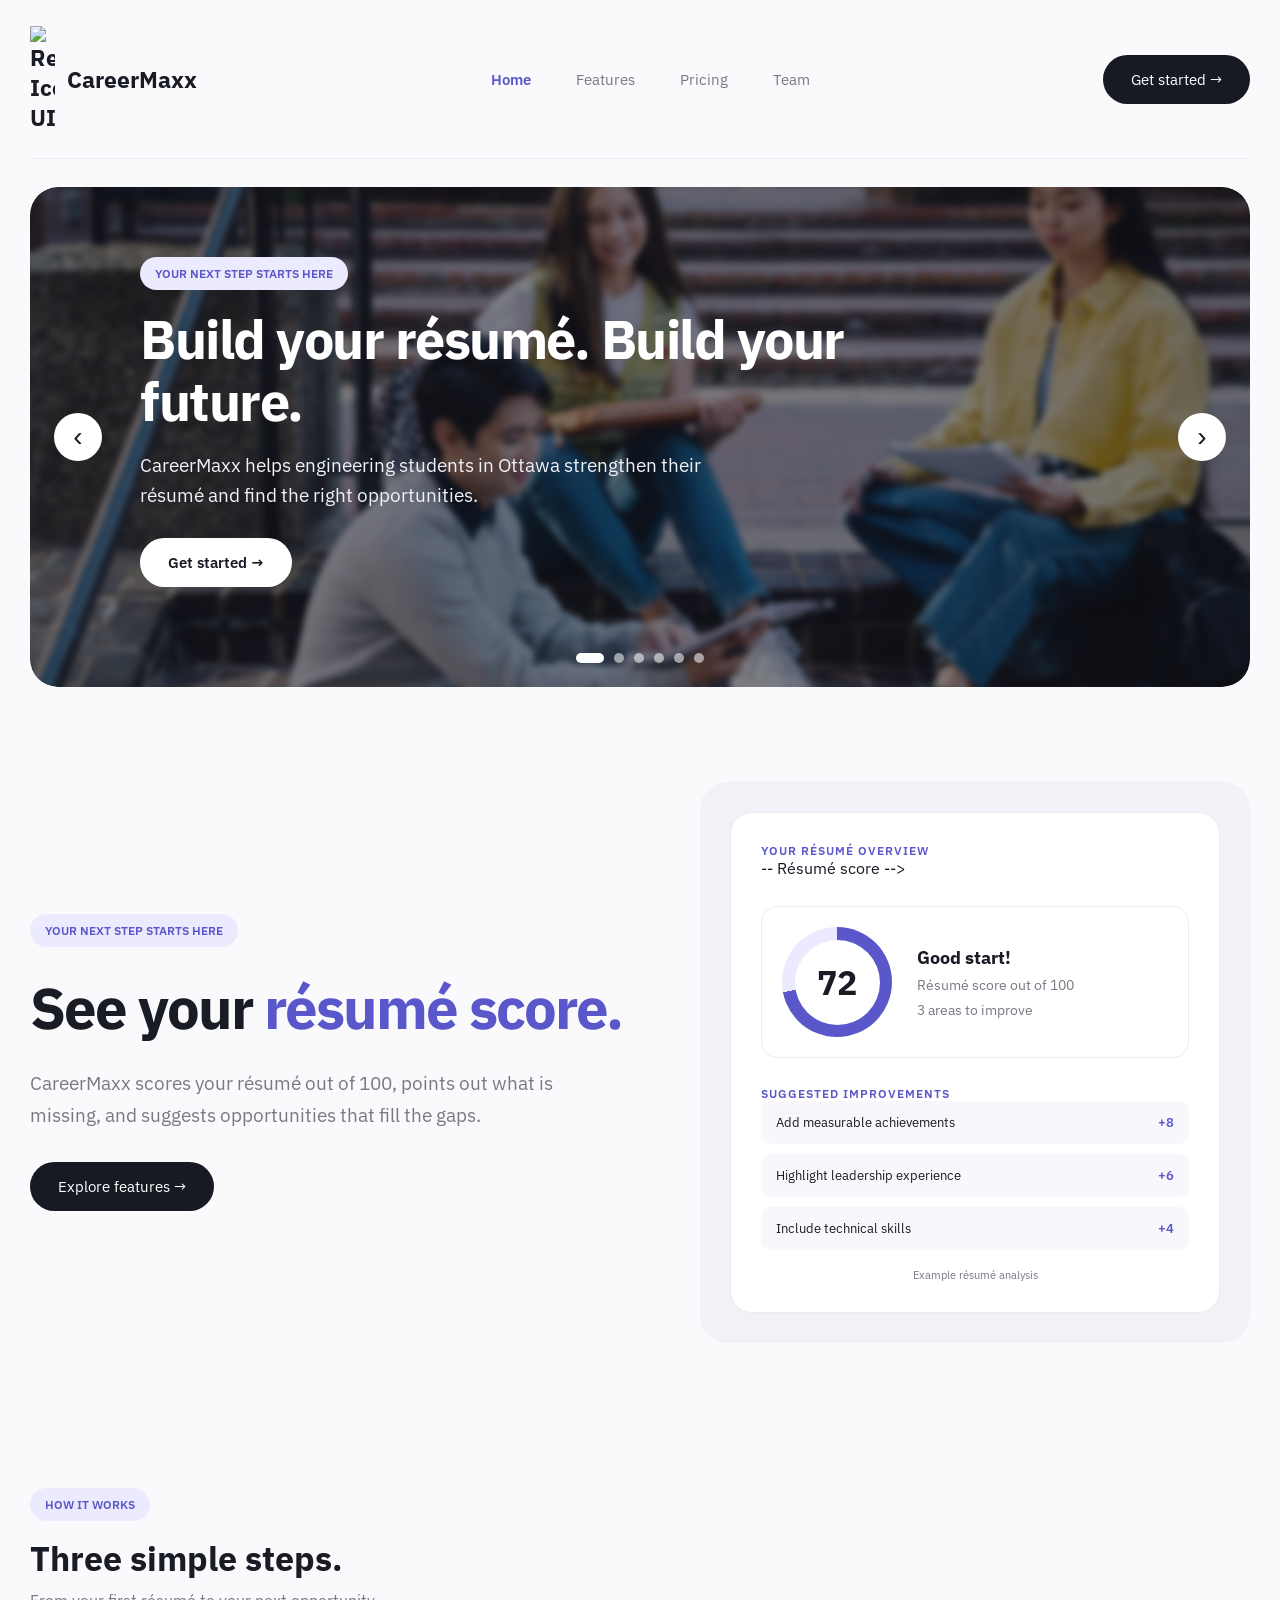
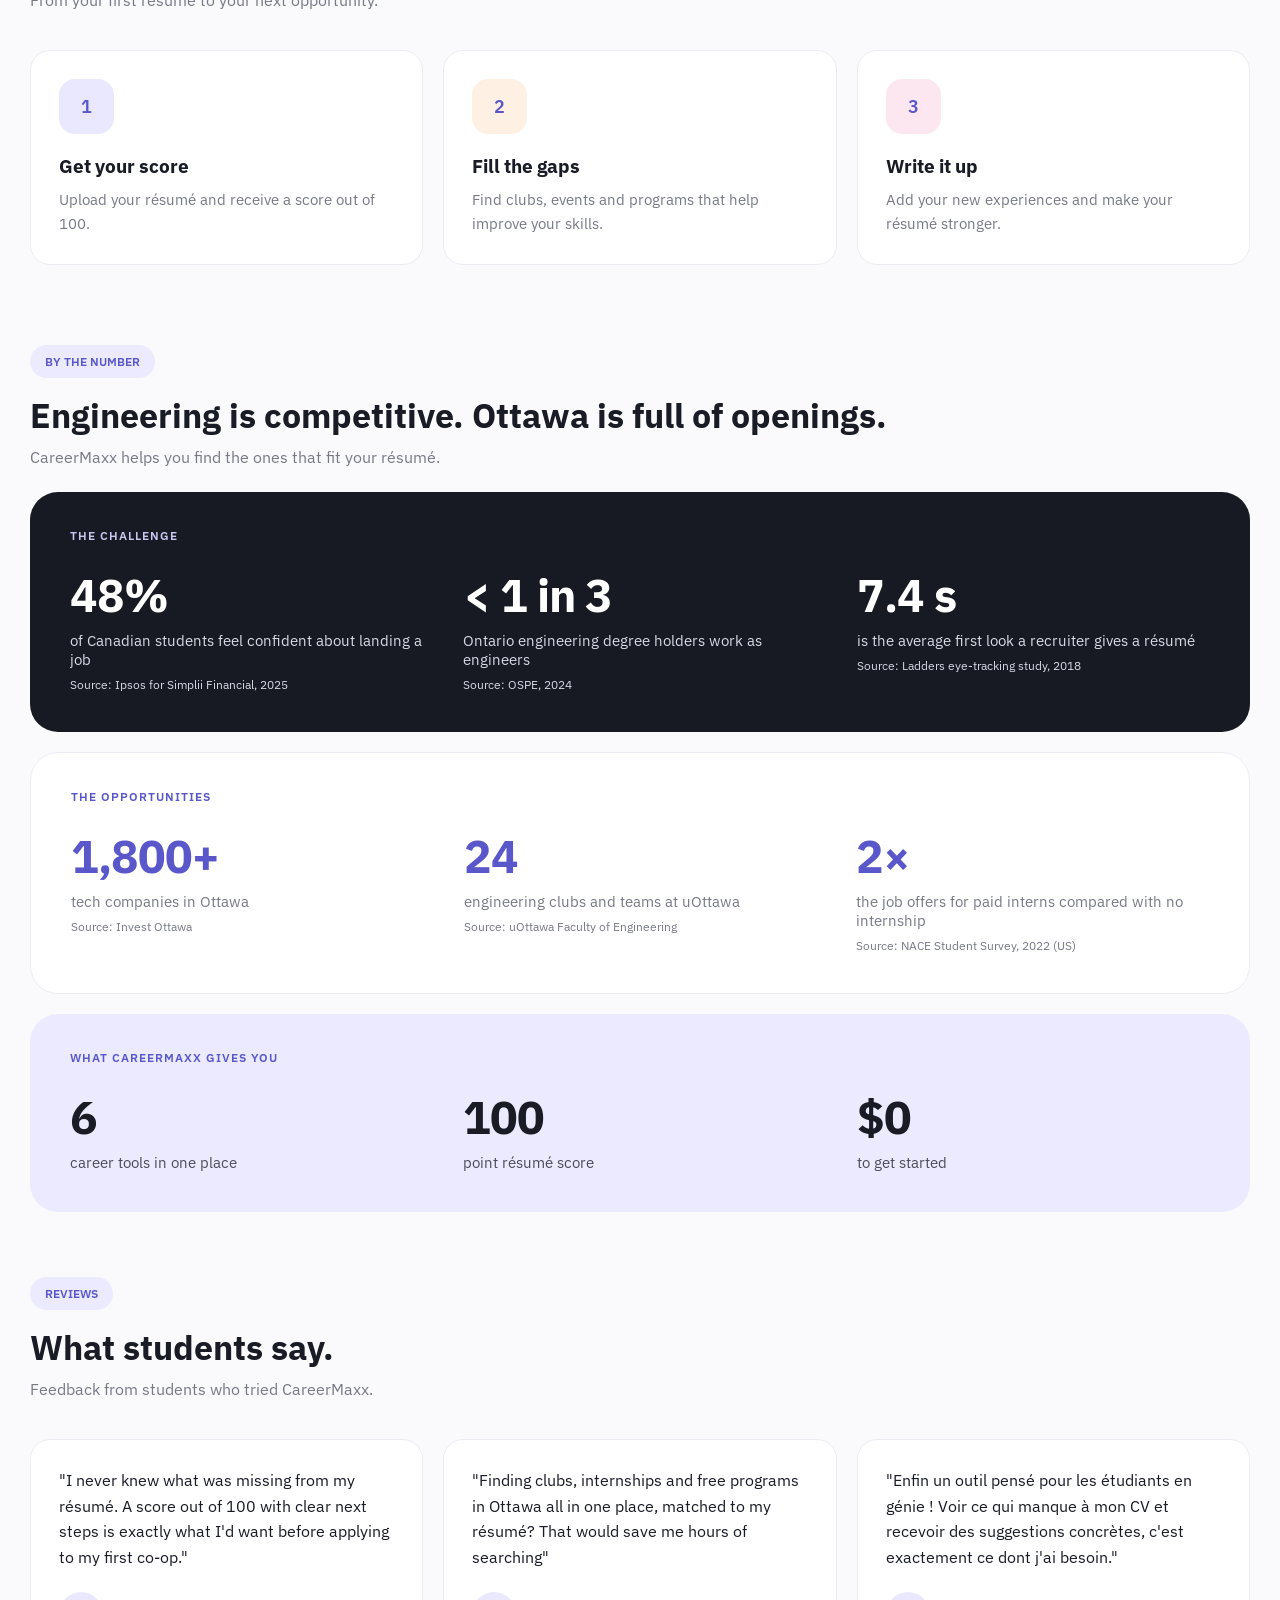
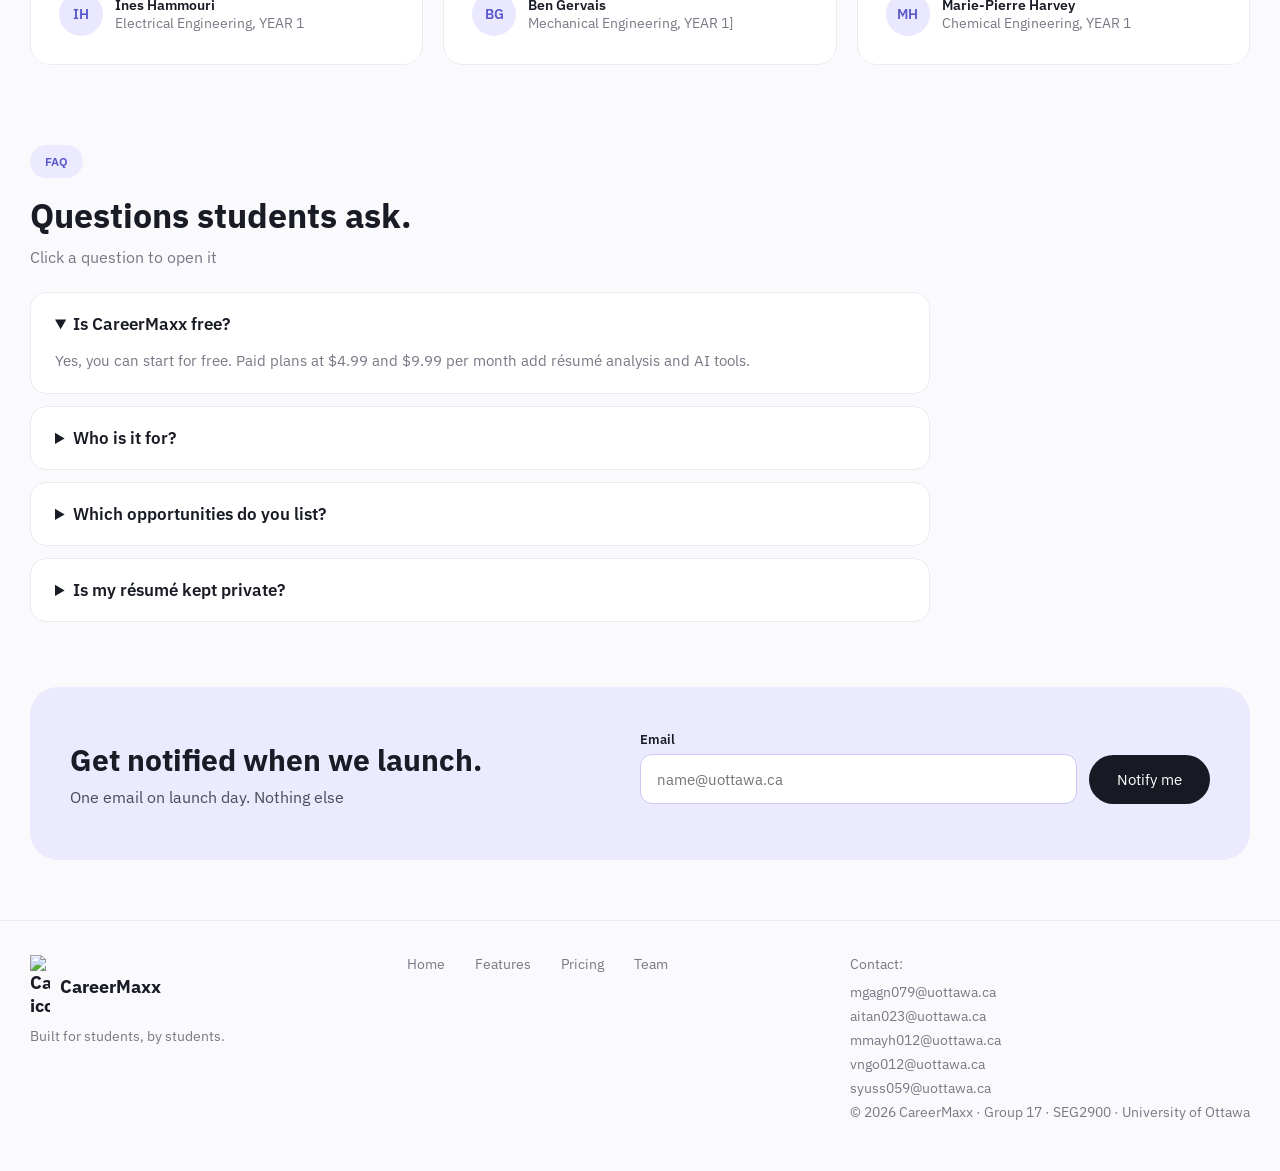
==== commit d9bc6bc6: "added quotes" ====
--- a/index.html
+++ b/index.html
@@ -334,36 +334,42 @@
 
     <!-- Review 1 -->
     <div class="feature review">
-        <p class="review-quote">"QUOTE FROM STUDENT 1"</p>
+        <p class="review-quote">"I never knew what was missing from my résumé.
+            A score out of 100 with clear next steps is exactly
+            what I'd want before applying to my first co-op."</p>
         <div class="review-person">
-            <div class="review-avatar purple-icon">AB</div>
+            <div class="review-avatar purple-icon">IH</div>
             <div>
-                <div class="review-name">[NAME]</div>
-                <div class="review-program">[PROGRAM, YEAR]</div>
+                <div class="review-name">Ines Hammouri</div>
+                <div class="review-program">Electrical Engineering, YEAR 1</div>
             </div>
         </div>
     </div>
 
     <!-- Review 2 -->
     <div class="feature review">
-        <p class="review-quote">"QUOTE FROM STUDENT 2"</p>
+        <p class="review-quote">"Finding clubs, internships and free programs in Ottawa all
+            in one place, matched to my résumé? That would save me hours
+            of searching"</p>
         <div class="review-person">
-            <div class="review-avatar purple-icon">CD</div>
+            <div class="review-avatar purple-icon">BG</div>
             <div>
-                <div class="review-name">[NAME]</div>
-                <div class="review-program">[PROGRAM, YEAR]</div>
+                <div class="review-name">Ben Gervais</div>
+                <div class="review-program">Mechanical Engineering, YEAR 1]</div>
             </div>
         </div>
     </div>
 
     <!-- Review 3 -->
     <div class="feature review">
-        <p class="review-quote">"QUOTE FROM STUDENT 3"</p>
+        <p class="review-quote">"Enfin un outil pensé pour les étudiants en génie !
+            Voir ce qui manque à mon CV et recevoir des suggestions concrètes,
+            c'est exactement ce dont j'ai besoin."</p>
         <div class="review-person">
-            <div class="review-avatar purple-icon">EF</div>
+            <div class="review-avatar purple-icon">MH</div>
             <div>
-                <div class="review-name">[NAME]</div>
-                <div class="review-program">[PROGRAM, YEAR]</div>
+                <div class="review-name">Marie-Pierre Harvey</div>
+                <div class="review-program">Chemical Engineering, YEAR 1</div>
             </div>
         </div>
     </div>
--- a/style.css
+++ b/style.css
@@ -53,11 +53,39 @@
     gap: 10px;
 }
 
-/* Line break - Custom spacing */
+/* Line breaks and Custom spacing */
+
+.tiny-space{
+    margin-bottom: 25px;
+}
+
+.small-space{
+    margin-bottom: 50px;
+}
 
 .large-space{
     margin-bottom: 150px;
 }
+
+.squiggle-divider{
+    background-size: contain;
+    background-position: center;
+    margin-bottom: 20px;
+    padding: 30px;
+    background-image: url('UI-Images/Features_Squiggle_Divider.png');
+}
+/* Image */
+
+.side-image{
+    background-size: contain;
+    background-position: center;
+    background-repeat: no-repeat;
+    margin-left: 300px;
+    height: 500px;
+    width: 100%;
+    
+}
+
 
 /* ---------- Navigation Bar ---------- */
 
@@ -339,6 +367,12 @@
     transition: transform 0.3s ease;
 }
 
+.feature-small{
+    white-space: nowrap;
+    border-radius: 50px;
+    padding: 10px;
+    
+}
 
 .feature-split{
     display: flex;
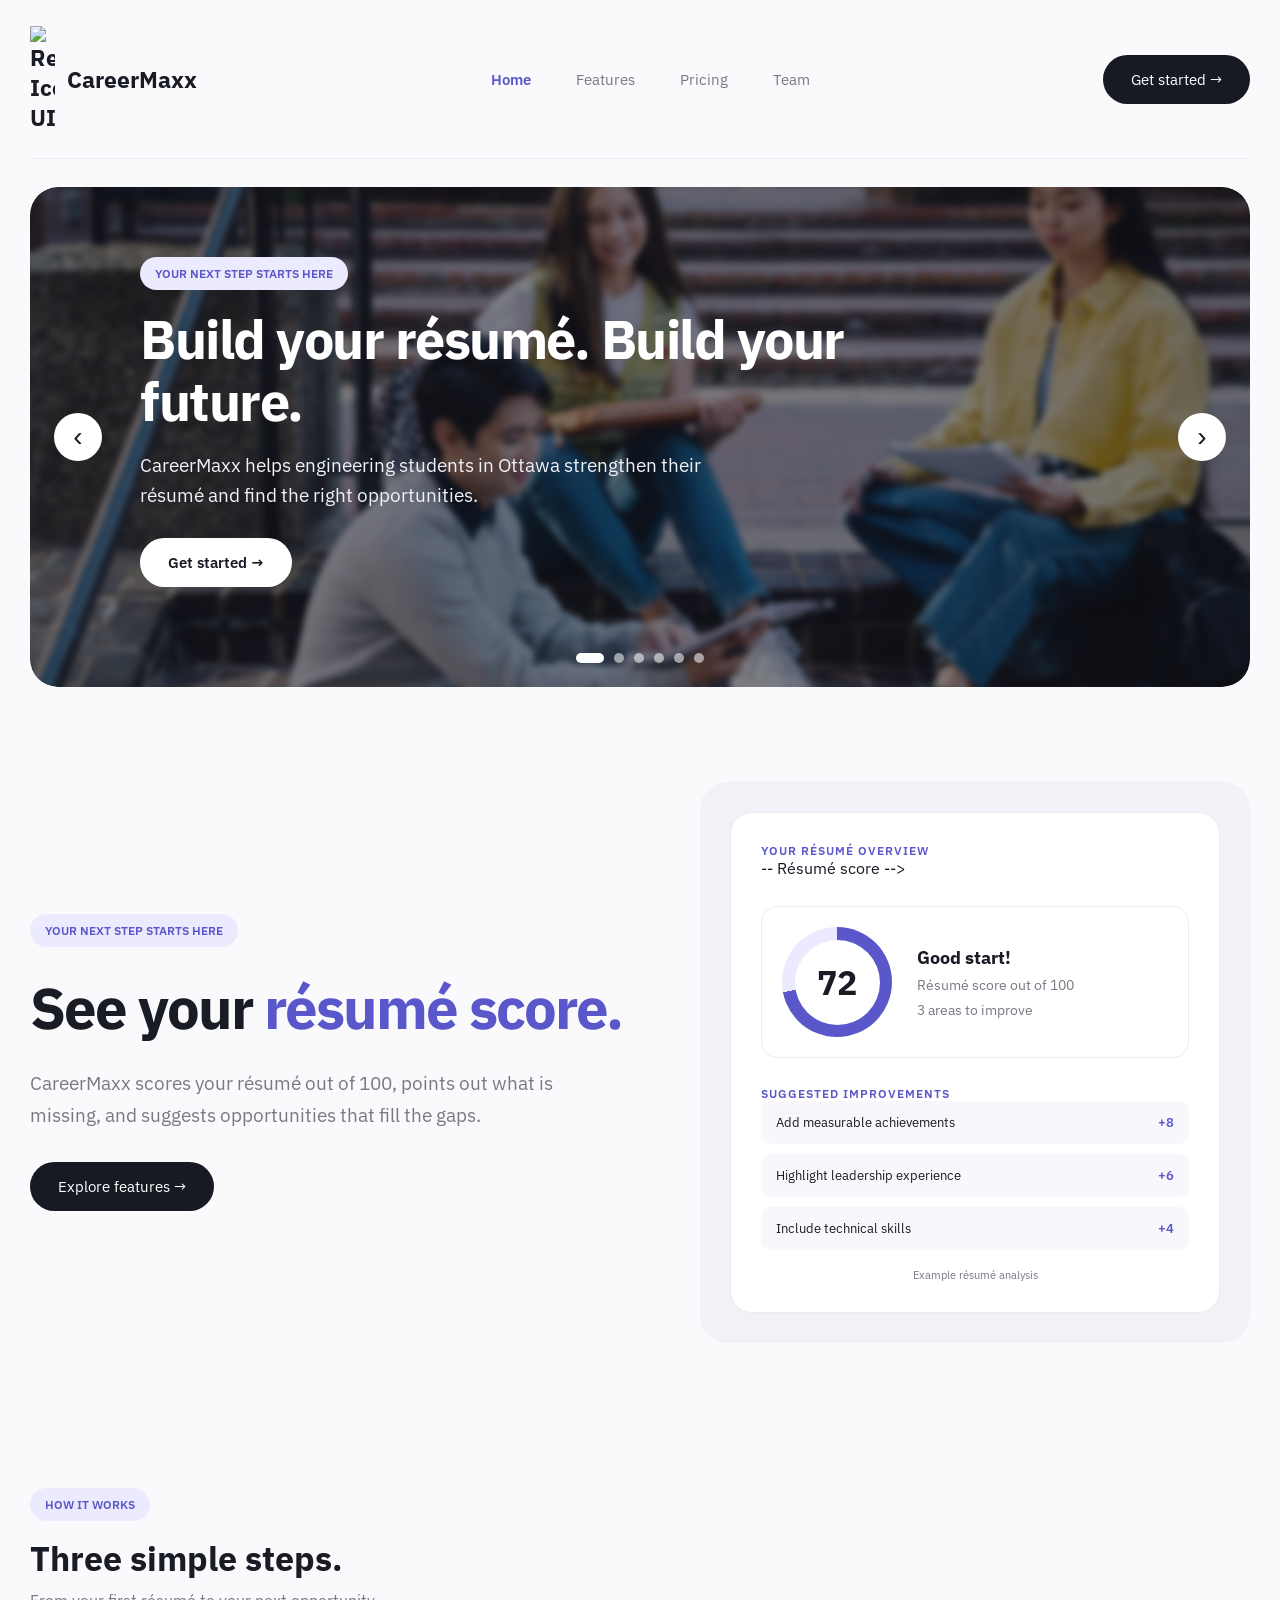
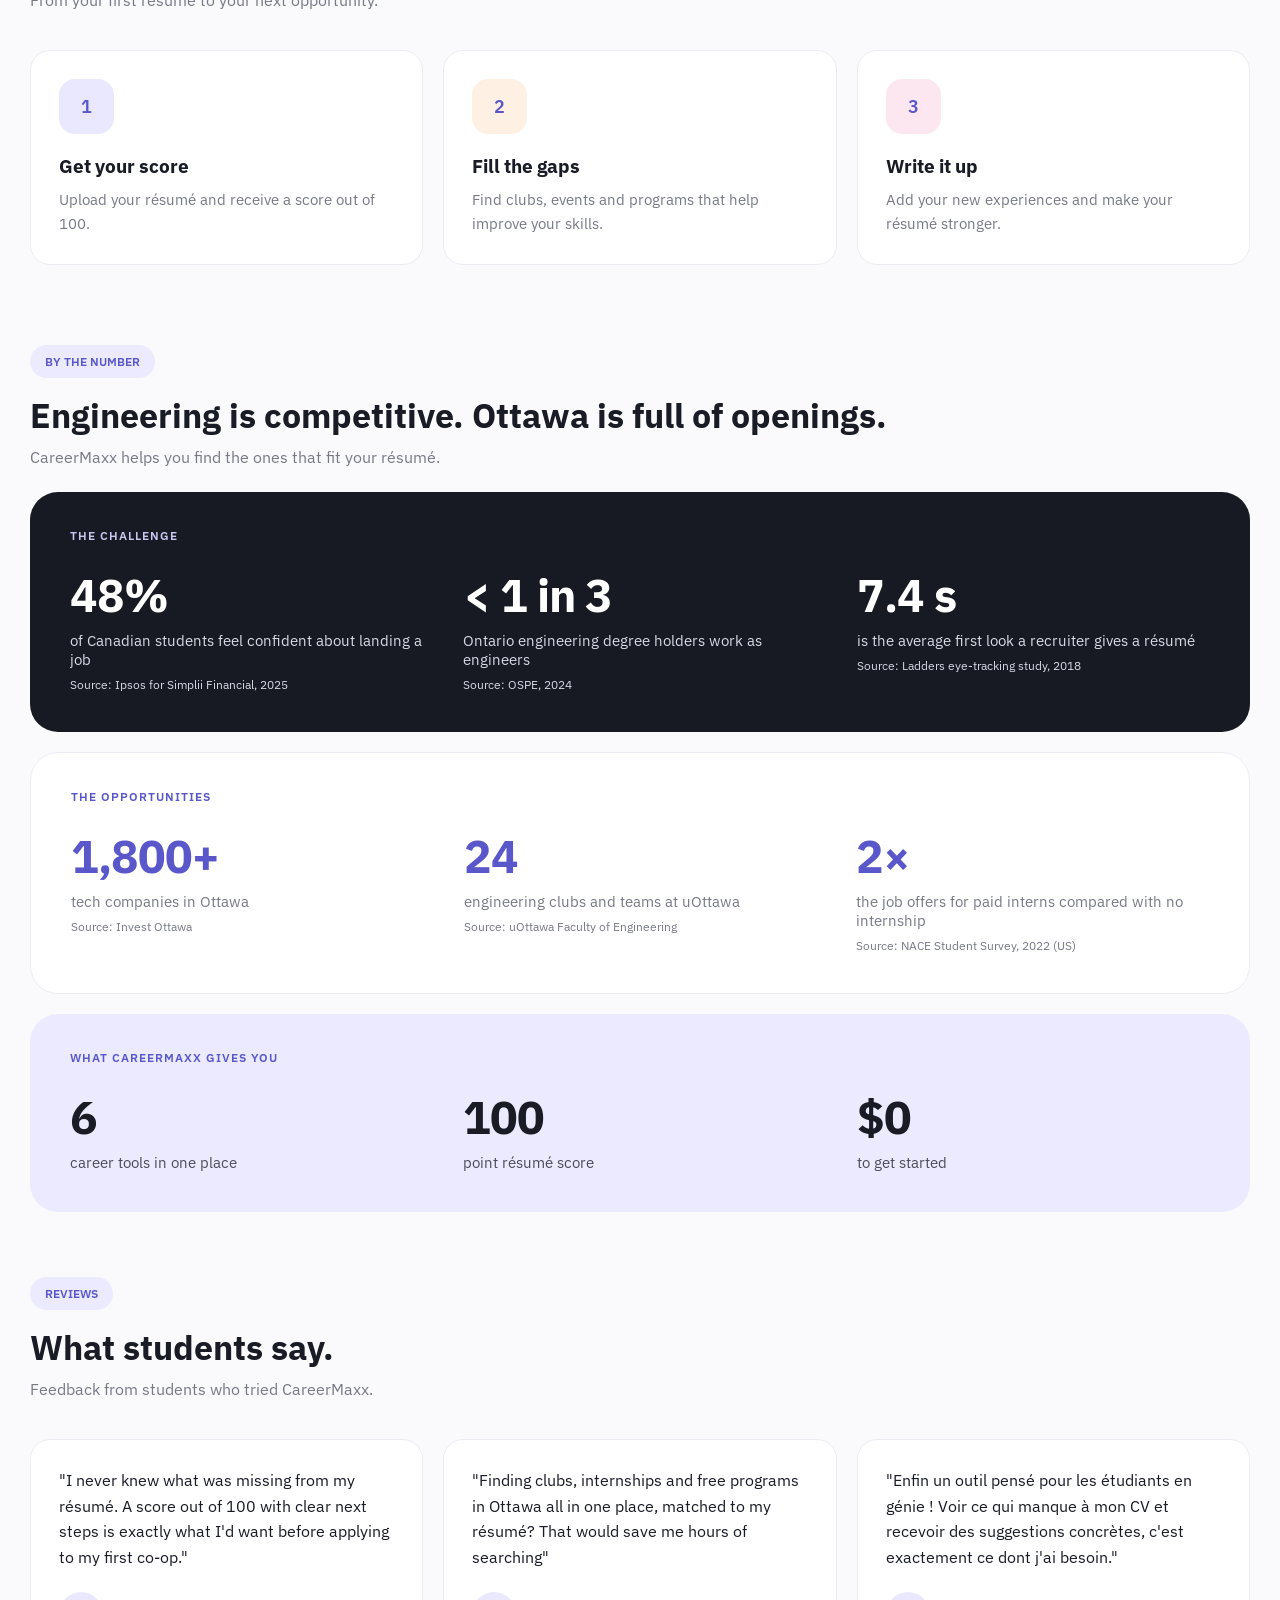
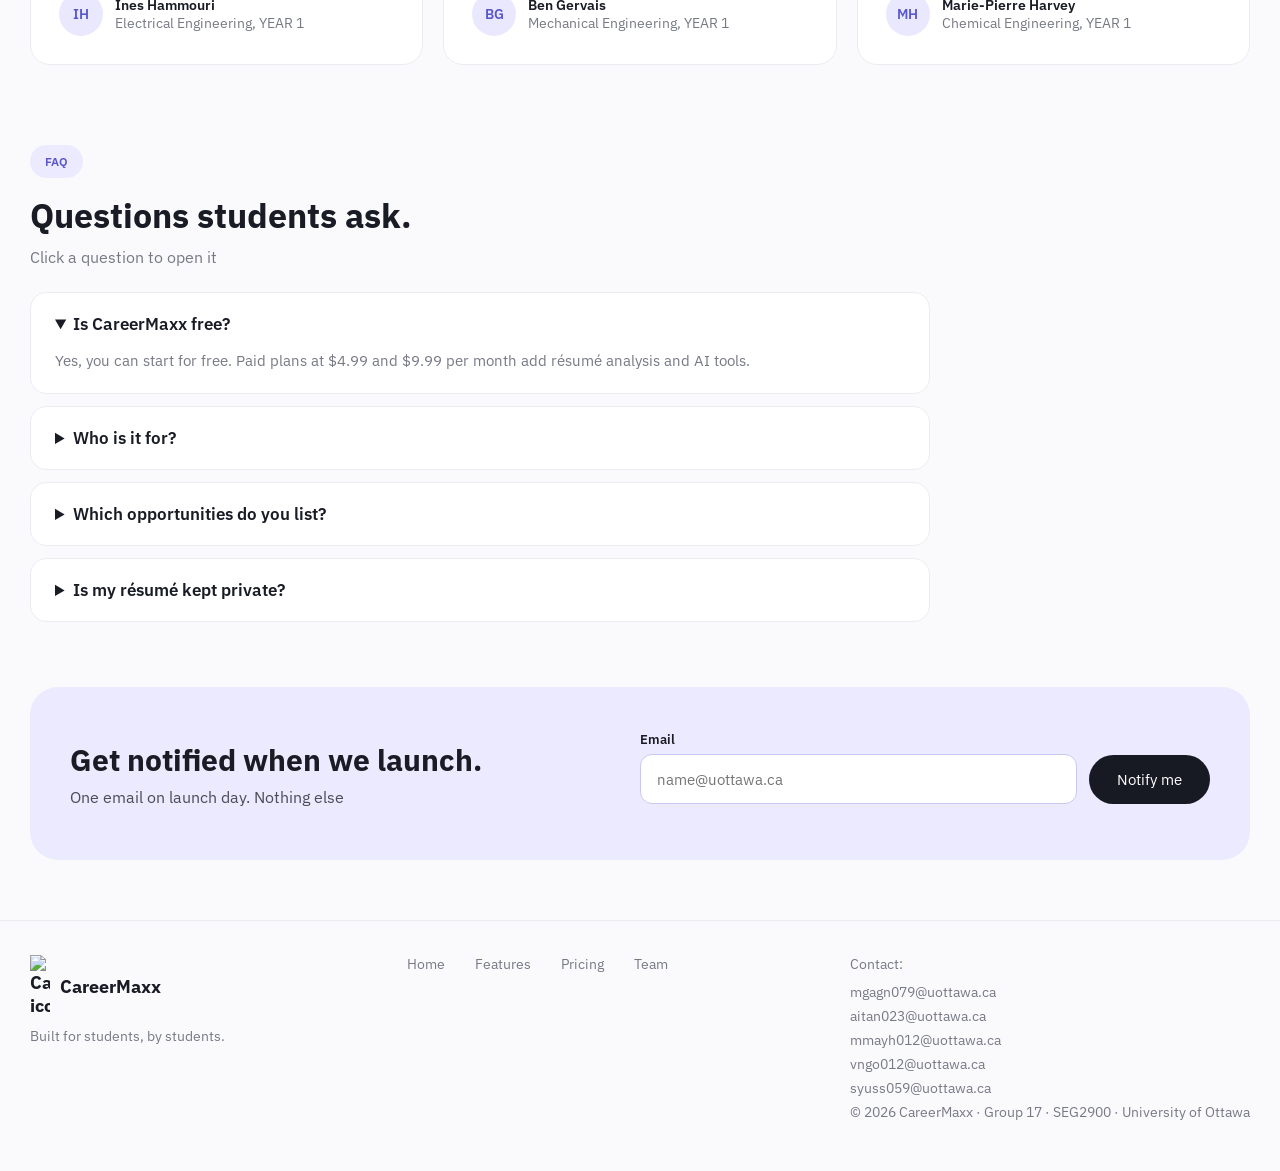
==== commit aaa2fbc8: "remove ] from quote 2" ====
--- a/index.html
+++ b/index.html
@@ -355,7 +355,7 @@
             <div class="review-avatar purple-icon">BG</div>
             <div>
                 <div class="review-name">Ben Gervais</div>
-                <div class="review-program">Mechanical Engineering, YEAR 1]</div>
+                <div class="review-program">Mechanical Engineering, YEAR 1</div>
             </div>
         </div>
     </div>
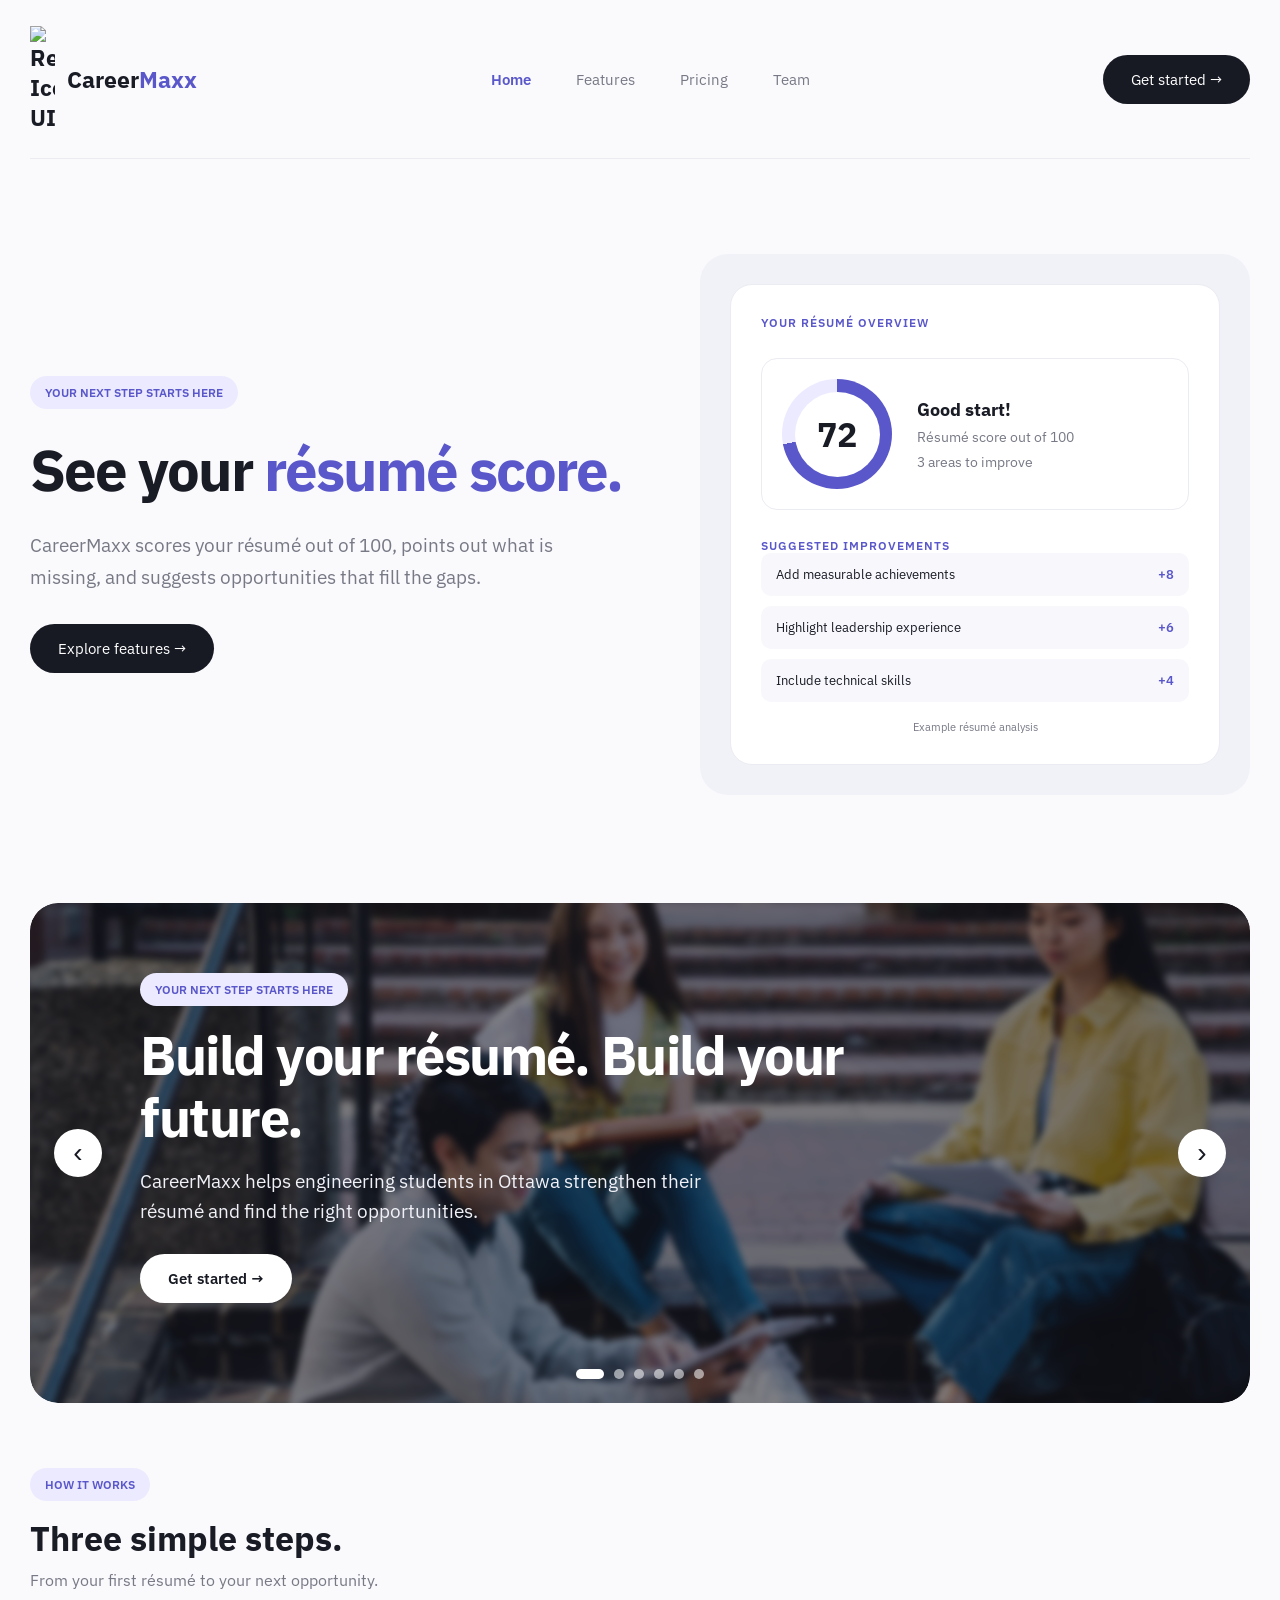
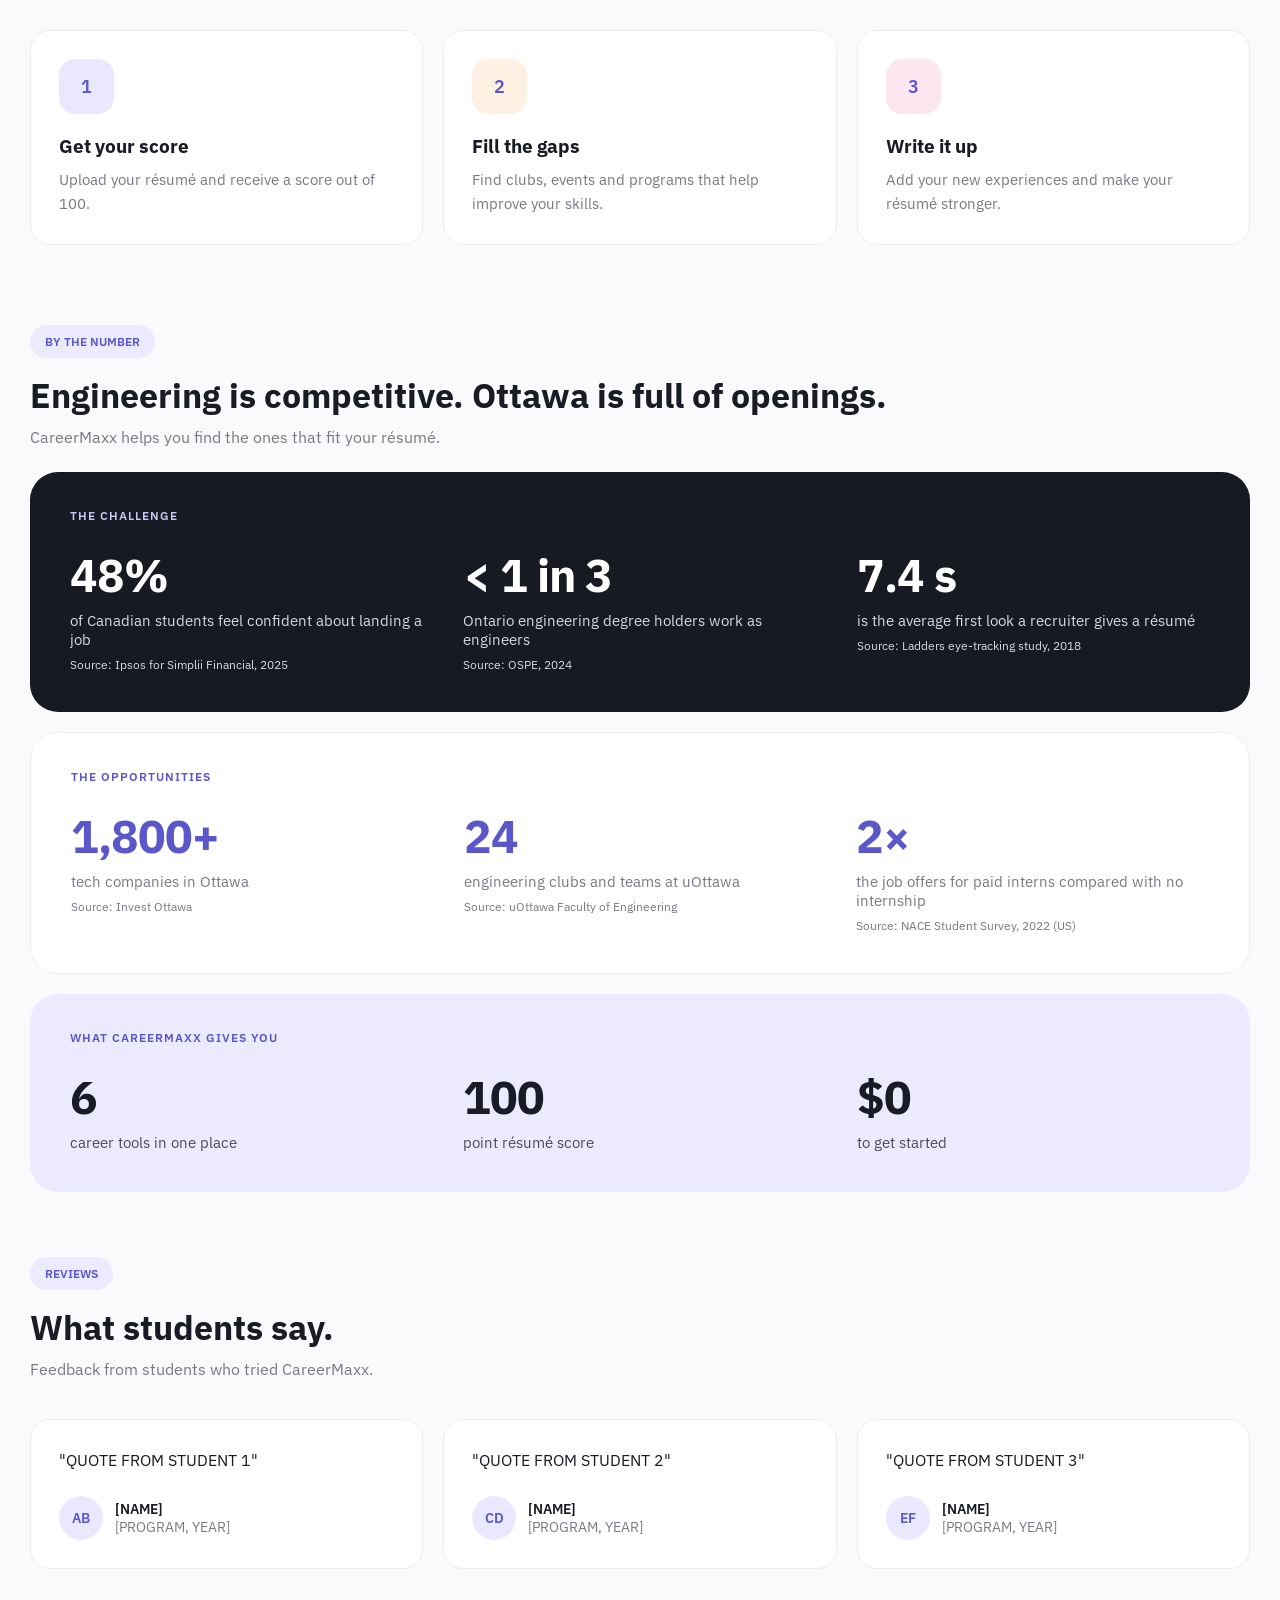
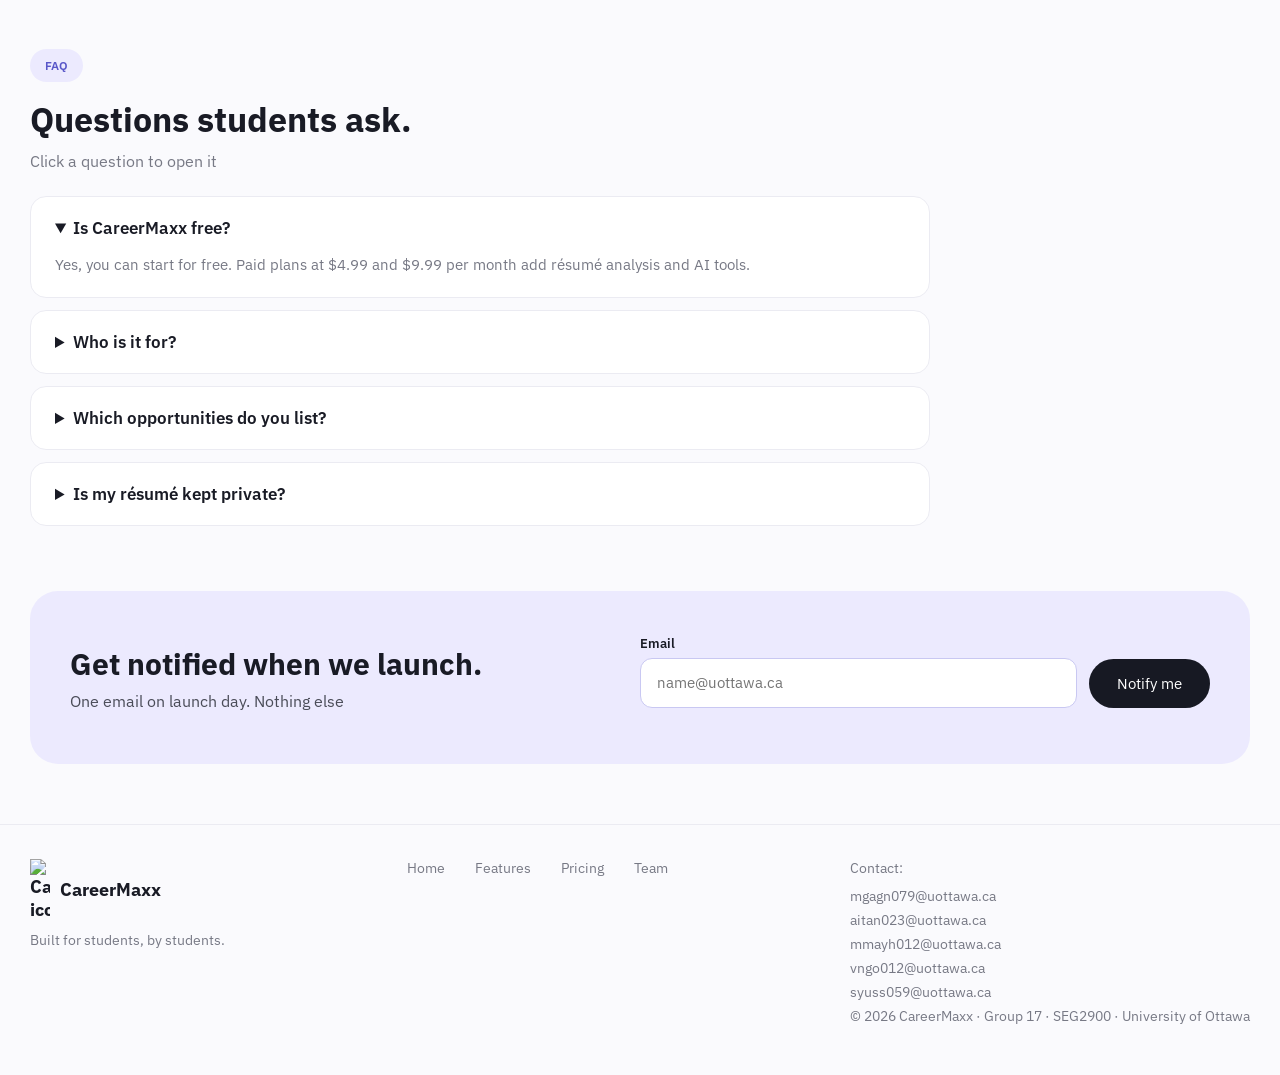
==== commit 3e1888b7: "Fix comment syntax in index.html" ====
--- a/index.html
+++ b/index.html
@@ -26,7 +26,7 @@
 
         <div class="logo">
             <img src="UI-Images/CareerMaxx-Icon.png" alt="ResuMaxx Icon UI" width= "25">
-            CareerMaxx
+            <span>Career<span class="purple-text">Maxx</span></span>
         </div>
 
         <ul class="nav-links">
@@ -42,6 +42,82 @@
 
     </div>
 
+    <!-- Hero Section -->
+    <div class="hero">
+
+        <!-- Left side -->
+        <div class="hero-left">
+
+            <div class="tag">YOUR NEXT STEP STARTS HERE</div>
+
+            <h1>
+                See your
+                <span class="purple-text">résumé score.</span>
+            </h1>
+
+            <p class="subtitle">
+                CareerMaxx scores your résumé out of 100, points out what is <br>
+                missing, and suggests opportunities that fill the gaps.
+            </p>
+
+            <div class="buttons">
+                <a href="features.html" class="button button-dark">
+                    Explore features →
+                </a>
+            </div>
+
+
+        </div>
+
+        <!-- Right side: résumé score example -->
+        <div class="score-panel">
+
+            <div class="score-card">
+
+                <div class="small-label">YOUR RÉSUMÉ OVERVIEW</div>
+<!-- Résumé score -->
+                <div class="ring-row">
+
+                    <div class="ring">
+                        <div class="ring-inner">72</div>
+                    </div>
+
+                    <div class="ring-text">
+                        <b>Good start!</b>
+                        <p>Résumé score out of 100</p>
+                        <p>3 areas to improve</p>
+                    </div>
+
+                </div>
+
+                <!-- Example gap list -->
+                <div class="small-label">SUGGESTED IMPROVEMENTS</div>
+
+                <div class="column-container">
+
+                    <div class="gap">
+                        Add measurable achievements
+                        <span>+8</span>
+                    </div>
+
+                    <div class="gap">
+                        Highlight leadership experience
+                        <span>+6</span>
+                    </div>
+
+                    <div class="gap">
+                        Include technical skills
+                        <span>+4</span>
+                    </div>
+
+                </div>
+
+                <p class="example-note">Example résumé analysis</p>
+
+            </div>
+        </div>
+
+    </div>
 
     <!-- ----------- Carousel ------------->
 
@@ -136,84 +212,6 @@
     </div>
 
 
-    <!-- Hero Section -->
-    <div class="hero">
-
-        <!-- Left side -->
-        <div class="hero-left">
-
-            <div class="tag">YOUR NEXT STEP STARTS HERE</div>
-
-            <h1>
-                See your
-                <span class="purple-text">résumé score.</span>
-            </h1>
-
-            <p class="subtitle">
-                CareerMaxx scores your résumé out of 100, points out what is <br>
-                missing, and suggests opportunities that fill the gaps.
-            </p>
-
-            <div class="buttons">
-                <a href="features.html" class="button button-dark">
-                    Explore features →
-                </a>
-            </div>
-
-
-        </div>
-
-        <!-- Right side: résumé score example -->
-        <div class="score-panel">
-
-            <div class="score-card">
-
-                <div class="small-label">YOUR RÉSUMÉ OVERVIEW</div>
--- Résumé score -->
-                <div class="ring-row">
-
-                    <div class="ring">
-                        <div class="ring-inner">72</div>
-                    </div>
-
-                    <div class="ring-text">
-                        <b>Good start!</b>
-                        <p>Résumé score out of 100</p>
-                        <p>3 areas to improve</p>
-                    </div>
-
-                </div>
-
-                <!-- Example gap list -->
-                <div class="small-label">SUGGESTED IMPROVEMENTS</div>
-
-                <div class="column-container">
-
-                    <div class="gap">
-                        Add measurable achievements
-                        <span>+8</span>
-                    </div>
-
-                    <div class="gap">
-                        Highlight leadership experience
-                        <span>+6</span>
-                    </div>
-
-                    <div class="gap">
-                        Include technical skills
-                        <span>+4</span>
-                    </div>
-
-                </div>
-
-                <p class="example-note">Example résumé analysis</p>
-
-            </div>
-        </div>
-
-    </div>
-
-
     <!-- How It Works Section -->
     <div class="section-heading">
         <div class="tag">HOW IT WORKS</div>
@@ -334,42 +332,36 @@
 
     <!-- Review 1 -->
     <div class="feature review">
-        <p class="review-quote">"I never knew what was missing from my résumé.
-            A score out of 100 with clear next steps is exactly
-            what I'd want before applying to my first co-op."</p>
+        <p class="review-quote">"QUOTE FROM STUDENT 1"</p>
         <div class="review-person">
-            <div class="review-avatar purple-icon">IH</div>
+            <div class="review-avatar purple-icon">AB</div>
             <div>
-                <div class="review-name">Ines Hammouri</div>
-                <div class="review-program">Electrical Engineering, YEAR 1</div>
+                <div class="review-name">[NAME]</div>
+                <div class="review-program">[PROGRAM, YEAR]</div>
             </div>
         </div>
     </div>
 
     <!-- Review 2 -->
     <div class="feature review">
-        <p class="review-quote">"Finding clubs, internships and free programs in Ottawa all
-            in one place, matched to my résumé? That would save me hours
-            of searching"</p>
+        <p class="review-quote">"QUOTE FROM STUDENT 2"</p>
         <div class="review-person">
-            <div class="review-avatar purple-icon">BG</div>
+            <div class="review-avatar purple-icon">CD</div>
             <div>
-                <div class="review-name">Ben Gervais</div>
-                <div class="review-program">Mechanical Engineering, YEAR 1</div>
+                <div class="review-name">[NAME]</div>
+                <div class="review-program">[PROGRAM, YEAR]</div>
             </div>
         </div>
     </div>
 
     <!-- Review 3 -->
     <div class="feature review">
-        <p class="review-quote">"Enfin un outil pensé pour les étudiants en génie !
-            Voir ce qui manque à mon CV et recevoir des suggestions concrètes,
-            c'est exactement ce dont j'ai besoin."</p>
+        <p class="review-quote">"QUOTE FROM STUDENT 3"</p>
         <div class="review-person">
-            <div class="review-avatar purple-icon">MH</div>
+            <div class="review-avatar purple-icon">EF</div>
             <div>
-                <div class="review-name">Marie-Pierre Harvey</div>
-                <div class="review-program">Chemical Engineering, YEAR 1</div>
+                <div class="review-name">[NAME]</div>
+                <div class="review-program">[PROGRAM, YEAR]</div>
             </div>
         </div>
     </div>
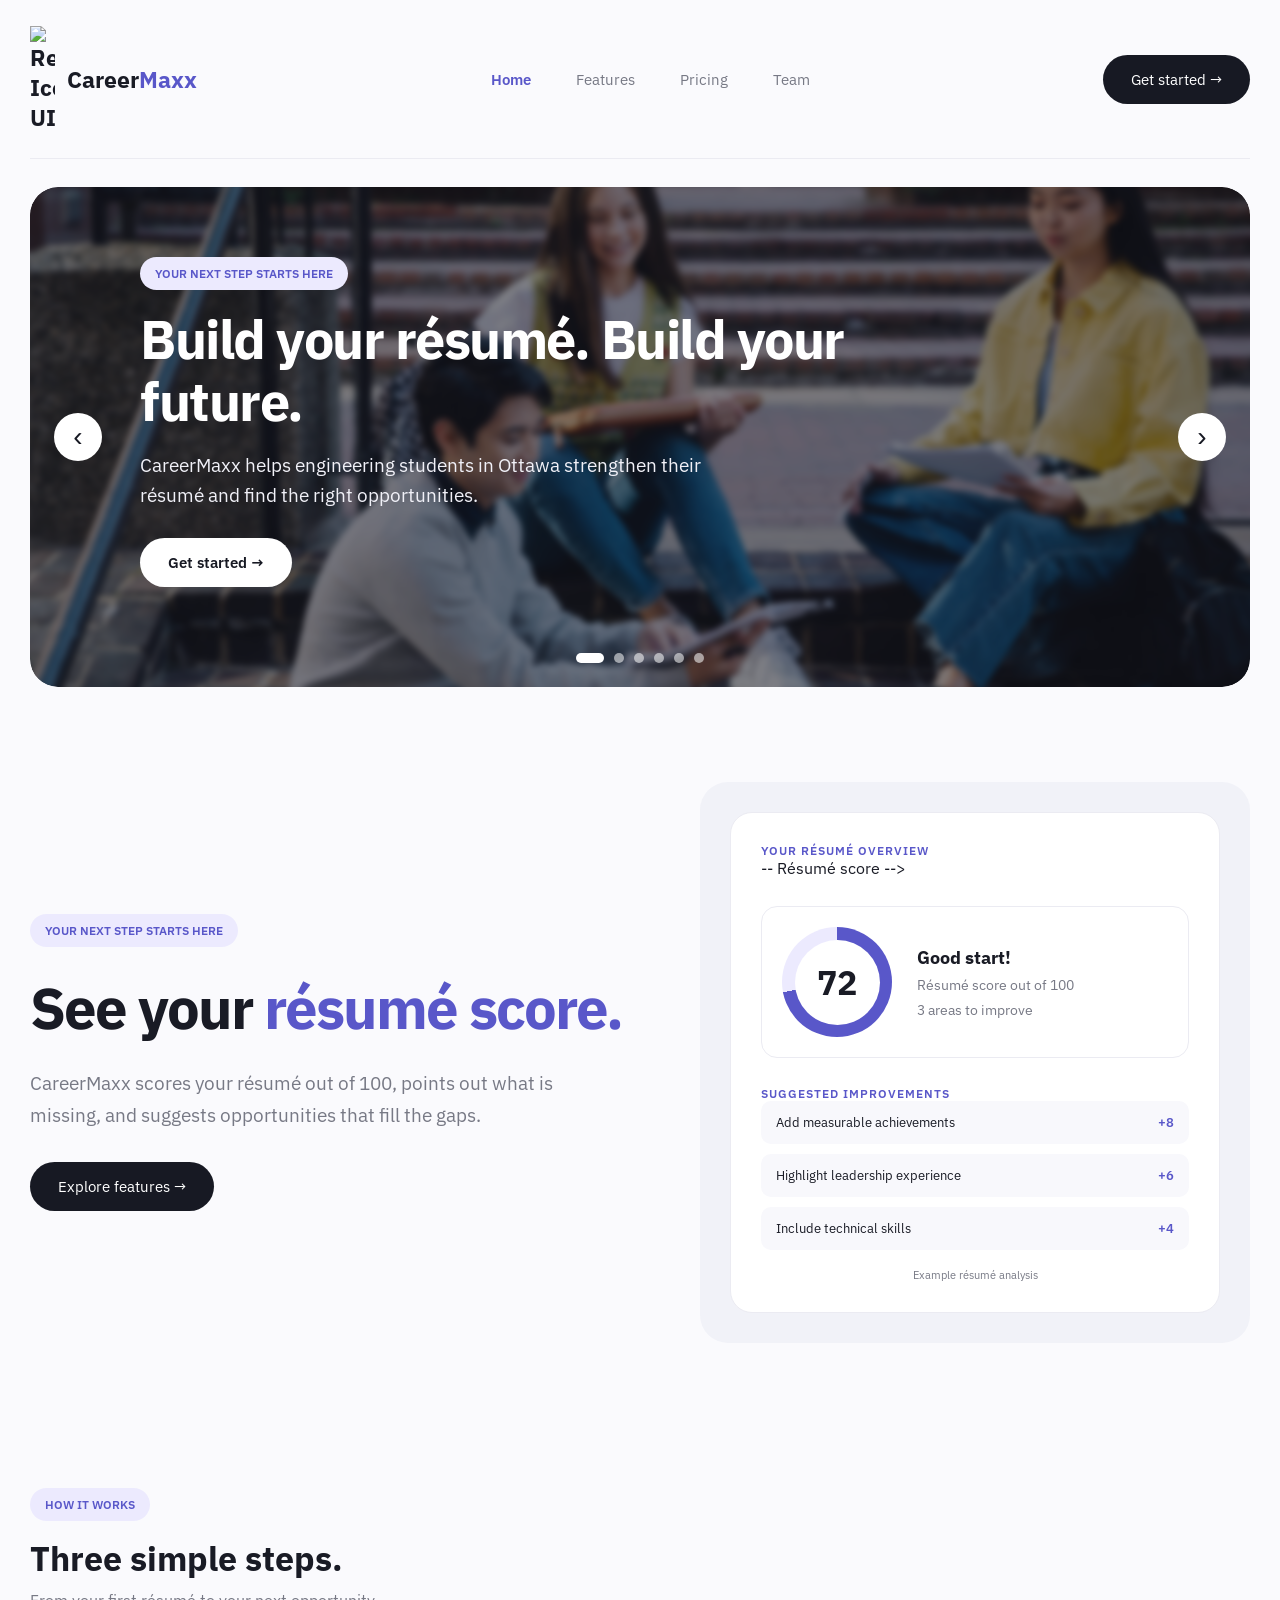
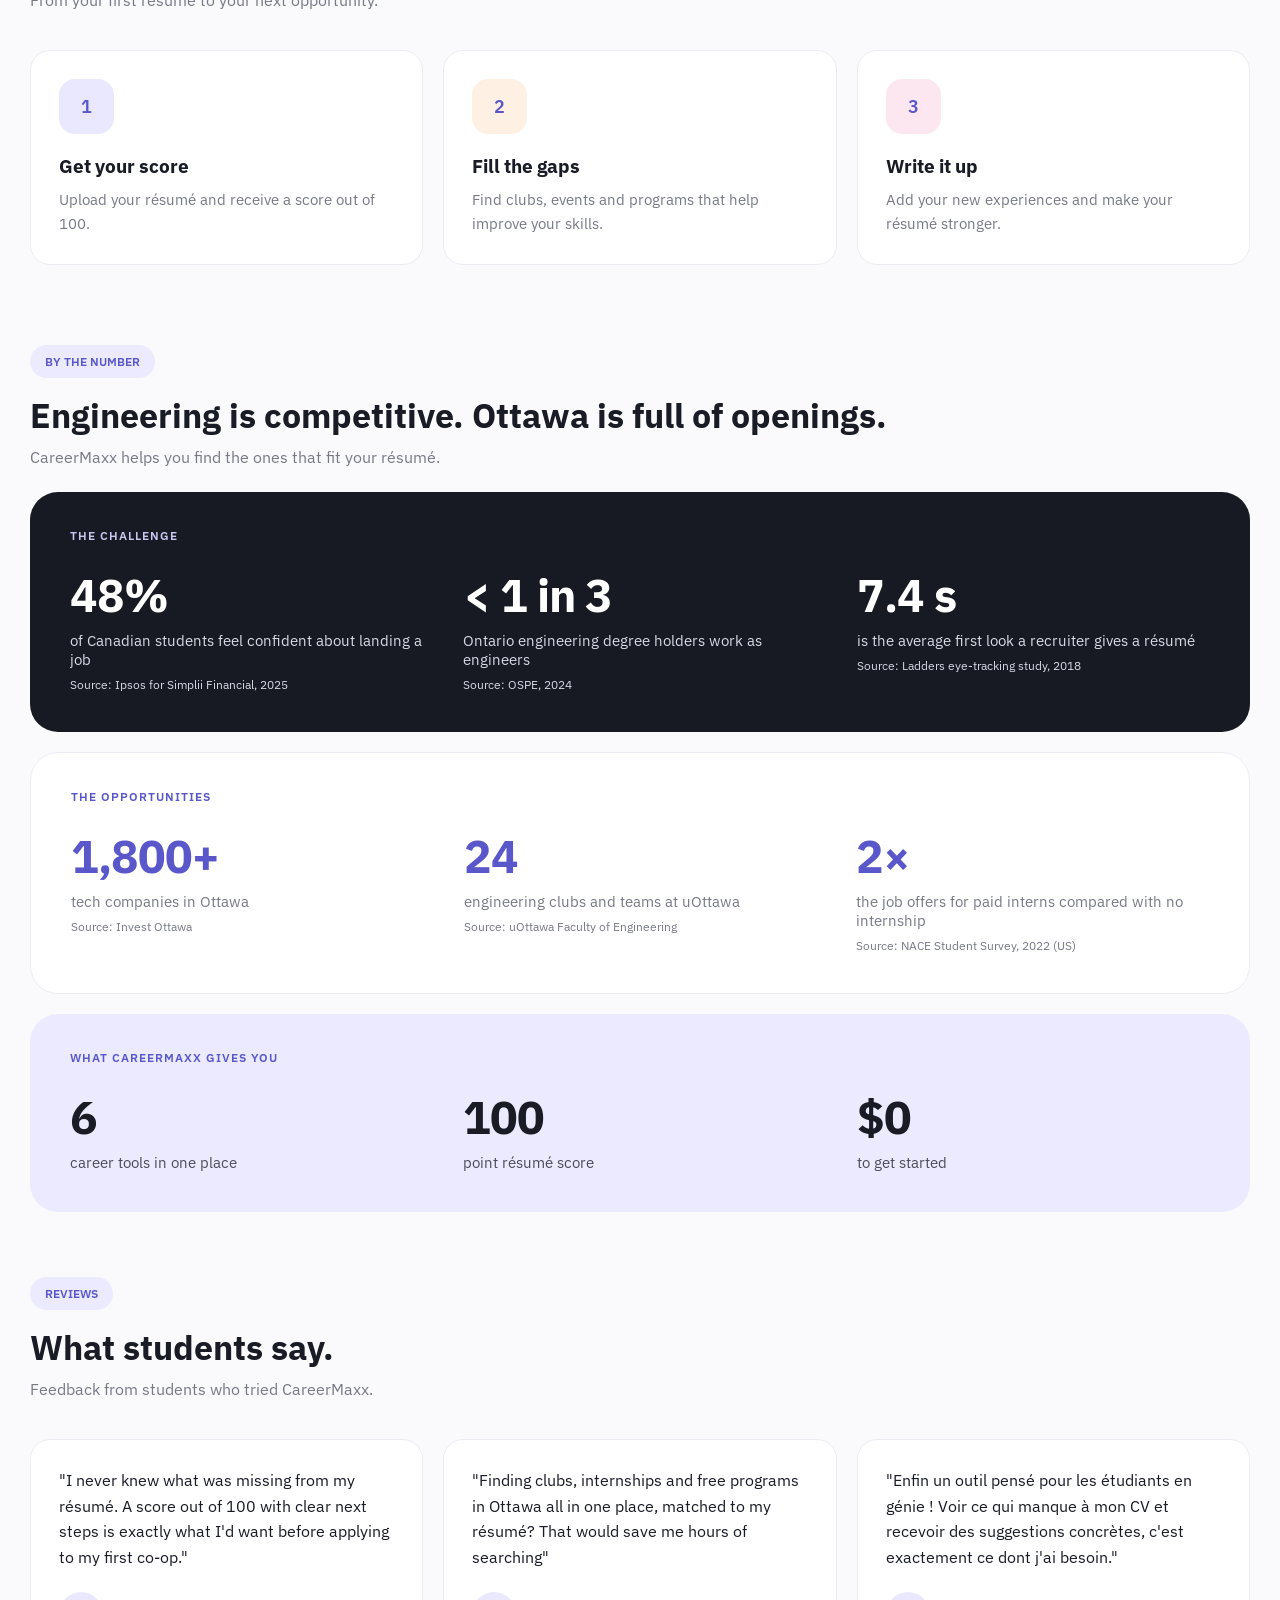
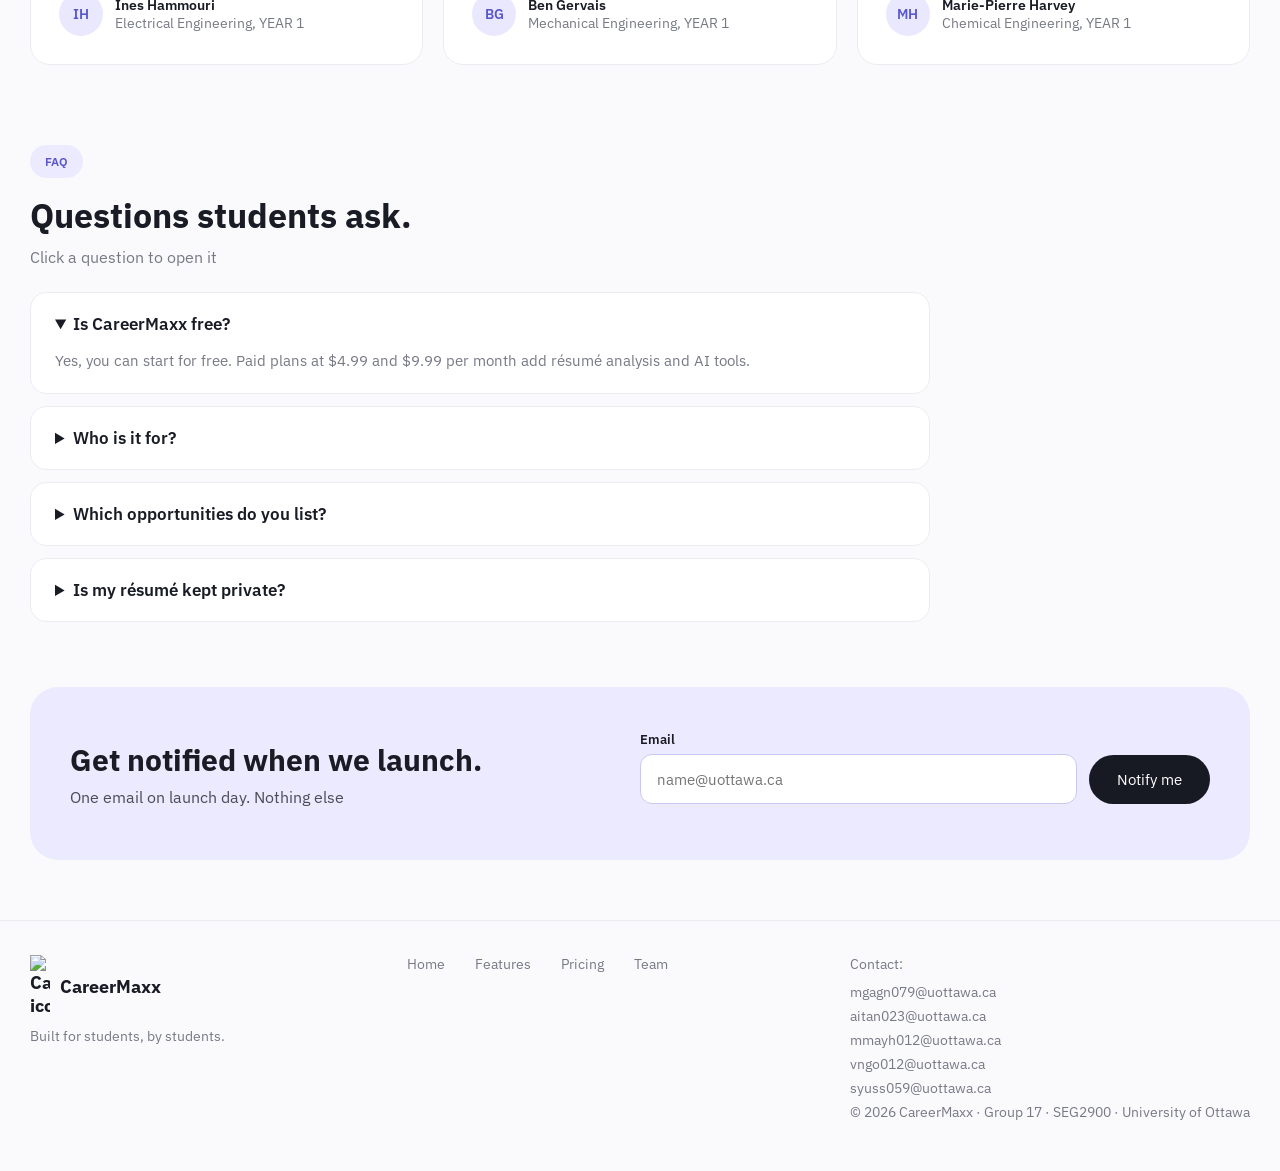
==== commit ef3fdb7c: "Merge branch 'main' into feature/homepage-updates" ====
--- a/index.html
+++ b/index.html
@@ -42,82 +42,6 @@
 
     </div>
 
-    <!-- Hero Section -->
-    <div class="hero">
-
-        <!-- Left side -->
-        <div class="hero-left">
-
-            <div class="tag">YOUR NEXT STEP STARTS HERE</div>
-
-            <h1>
-                See your
-                <span class="purple-text">résumé score.</span>
-            </h1>
-
-            <p class="subtitle">
-                CareerMaxx scores your résumé out of 100, points out what is <br>
-                missing, and suggests opportunities that fill the gaps.
-            </p>
-
-            <div class="buttons">
-                <a href="features.html" class="button button-dark">
-                    Explore features →
-                </a>
-            </div>
-
-
-        </div>
-
-        <!-- Right side: résumé score example -->
-        <div class="score-panel">
-
-            <div class="score-card">
-
-                <div class="small-label">YOUR RÉSUMÉ OVERVIEW</div>
-<!-- Résumé score -->
-                <div class="ring-row">
-
-                    <div class="ring">
-                        <div class="ring-inner">72</div>
-                    </div>
-
-                    <div class="ring-text">
-                        <b>Good start!</b>
-                        <p>Résumé score out of 100</p>
-                        <p>3 areas to improve</p>
-                    </div>
-
-                </div>
-
-                <!-- Example gap list -->
-                <div class="small-label">SUGGESTED IMPROVEMENTS</div>
-
-                <div class="column-container">
-
-                    <div class="gap">
-                        Add measurable achievements
-                        <span>+8</span>
-                    </div>
-
-                    <div class="gap">
-                        Highlight leadership experience
-                        <span>+6</span>
-                    </div>
-
-                    <div class="gap">
-                        Include technical skills
-                        <span>+4</span>
-                    </div>
-
-                </div>
-
-                <p class="example-note">Example résumé analysis</p>
-
-            </div>
-        </div>
-
-    </div>
 
     <!-- ----------- Carousel ------------->
 
@@ -212,6 +136,84 @@
     </div>
 
 
+    <!-- Hero Section -->
+    <div class="hero">
+
+        <!-- Left side -->
+        <div class="hero-left">
+
+            <div class="tag">YOUR NEXT STEP STARTS HERE</div>
+
+            <h1>
+                See your
+                <span class="purple-text">résumé score.</span>
+            </h1>
+
+            <p class="subtitle">
+                CareerMaxx scores your résumé out of 100, points out what is <br>
+                missing, and suggests opportunities that fill the gaps.
+            </p>
+
+            <div class="buttons">
+                <a href="features.html" class="button button-dark">
+                    Explore features →
+                </a>
+            </div>
+
+
+        </div>
+
+        <!-- Right side: résumé score example -->
+        <div class="score-panel">
+
+            <div class="score-card">
+
+                <div class="small-label">YOUR RÉSUMÉ OVERVIEW</div>
+-- Résumé score -->
+                <div class="ring-row">
+
+                    <div class="ring">
+                        <div class="ring-inner">72</div>
+                    </div>
+
+                    <div class="ring-text">
+                        <b>Good start!</b>
+                        <p>Résumé score out of 100</p>
+                        <p>3 areas to improve</p>
+                    </div>
+
+                </div>
+
+                <!-- Example gap list -->
+                <div class="small-label">SUGGESTED IMPROVEMENTS</div>
+
+                <div class="column-container">
+
+                    <div class="gap">
+                        Add measurable achievements
+                        <span>+8</span>
+                    </div>
+
+                    <div class="gap">
+                        Highlight leadership experience
+                        <span>+6</span>
+                    </div>
+
+                    <div class="gap">
+                        Include technical skills
+                        <span>+4</span>
+                    </div>
+
+                </div>
+
+                <p class="example-note">Example résumé analysis</p>
+
+            </div>
+        </div>
+
+    </div>
+
+
     <!-- How It Works Section -->
     <div class="section-heading">
         <div class="tag">HOW IT WORKS</div>
@@ -332,36 +334,42 @@
 
     <!-- Review 1 -->
     <div class="feature review">
-        <p class="review-quote">"QUOTE FROM STUDENT 1"</p>
+        <p class="review-quote">"I never knew what was missing from my résumé.
+            A score out of 100 with clear next steps is exactly
+            what I'd want before applying to my first co-op."</p>
         <div class="review-person">
-            <div class="review-avatar purple-icon">AB</div>
+            <div class="review-avatar purple-icon">IH</div>
             <div>
-                <div class="review-name">[NAME]</div>
-                <div class="review-program">[PROGRAM, YEAR]</div>
+                <div class="review-name">Ines Hammouri</div>
+                <div class="review-program">Electrical Engineering, YEAR 1</div>
             </div>
         </div>
     </div>
 
     <!-- Review 2 -->
     <div class="feature review">
-        <p class="review-quote">"QUOTE FROM STUDENT 2"</p>
+        <p class="review-quote">"Finding clubs, internships and free programs in Ottawa all
+            in one place, matched to my résumé? That would save me hours
+            of searching"</p>
         <div class="review-person">
-            <div class="review-avatar purple-icon">CD</div>
+            <div class="review-avatar purple-icon">BG</div>
             <div>
-                <div class="review-name">[NAME]</div>
-                <div class="review-program">[PROGRAM, YEAR]</div>
+                <div class="review-name">Ben Gervais</div>
+                <div class="review-program">Mechanical Engineering, YEAR 1</div>
             </div>
         </div>
     </div>
 
     <!-- Review 3 -->
     <div class="feature review">
-        <p class="review-quote">"QUOTE FROM STUDENT 3"</p>
+        <p class="review-quote">"Enfin un outil pensé pour les étudiants en génie !
+            Voir ce qui manque à mon CV et recevoir des suggestions concrètes,
+            c'est exactement ce dont j'ai besoin."</p>
         <div class="review-person">
-            <div class="review-avatar purple-icon">EF</div>
+            <div class="review-avatar purple-icon">MH</div>
             <div>
-                <div class="review-name">[NAME]</div>
-                <div class="review-program">[PROGRAM, YEAR]</div>
+                <div class="review-name">Marie-Pierre Harvey</div>
+                <div class="review-program">Chemical Engineering, YEAR 1</div>
             </div>
         </div>
     </div>
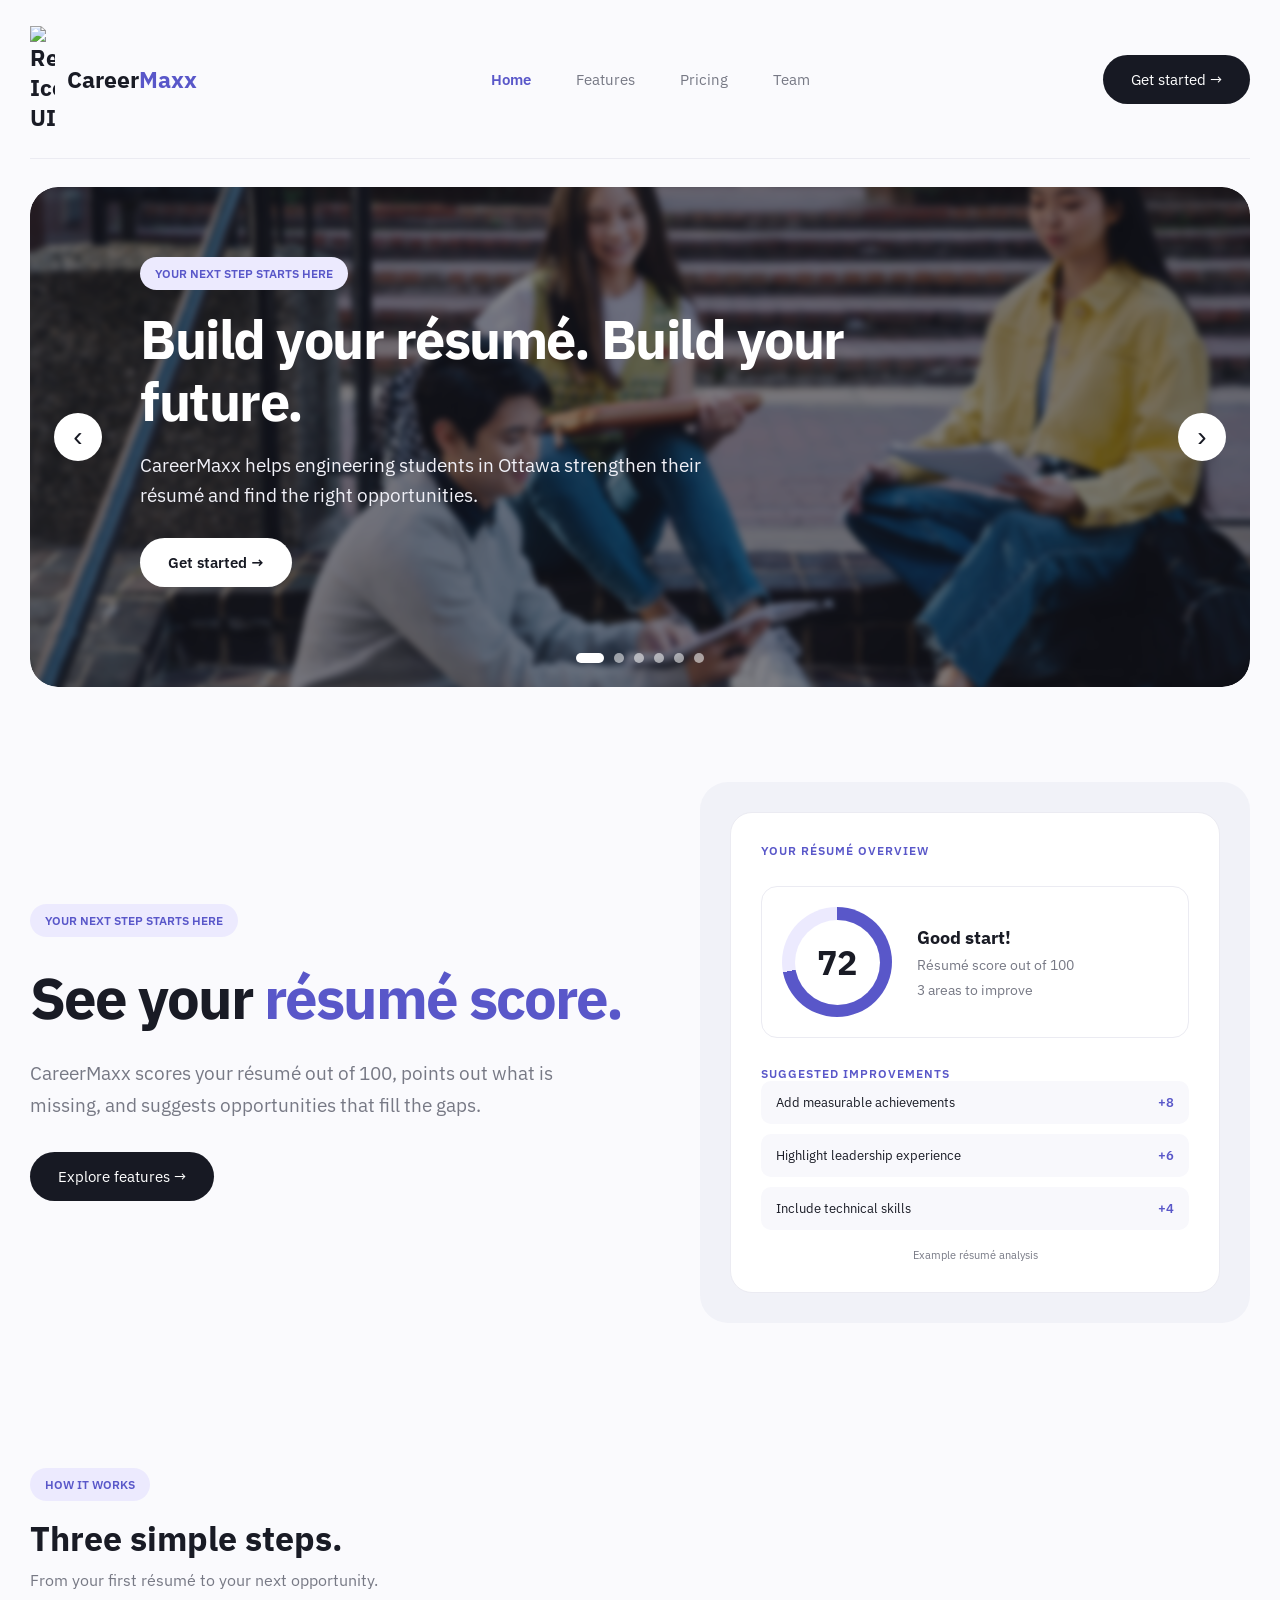
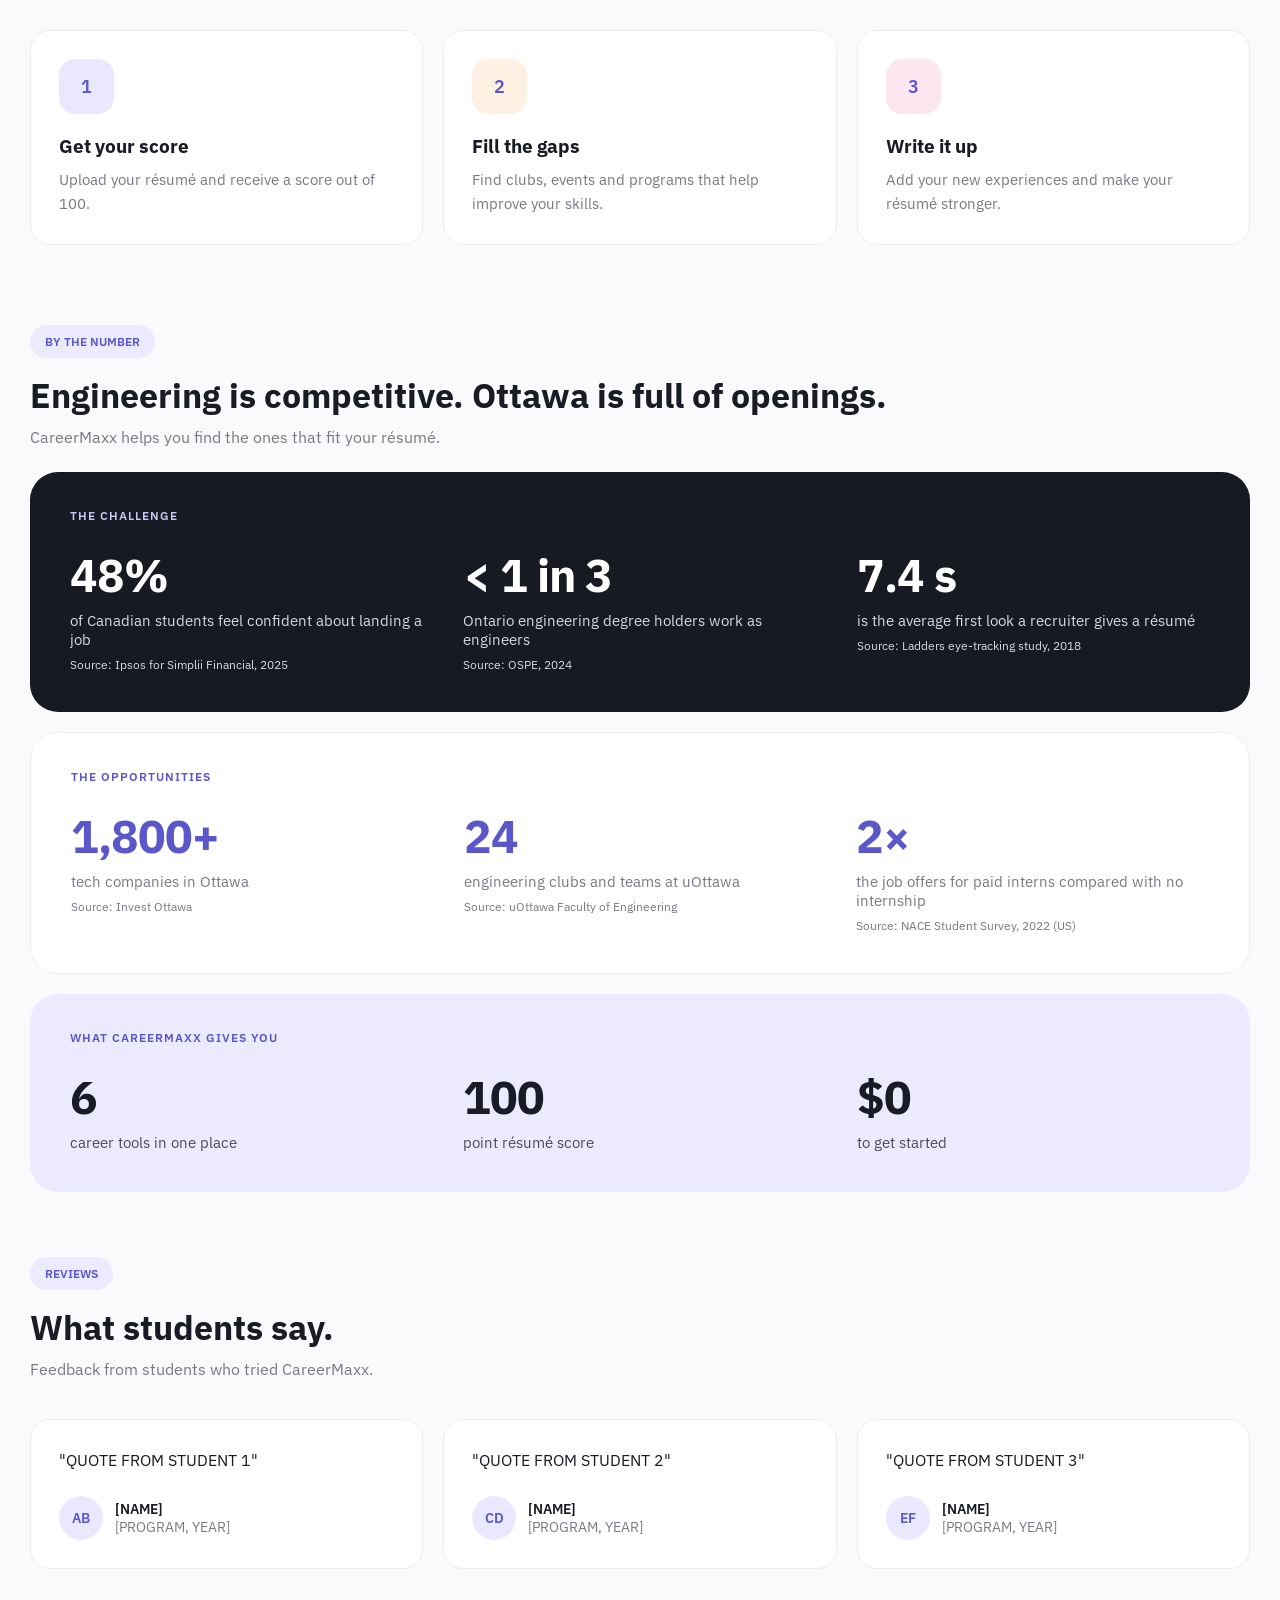
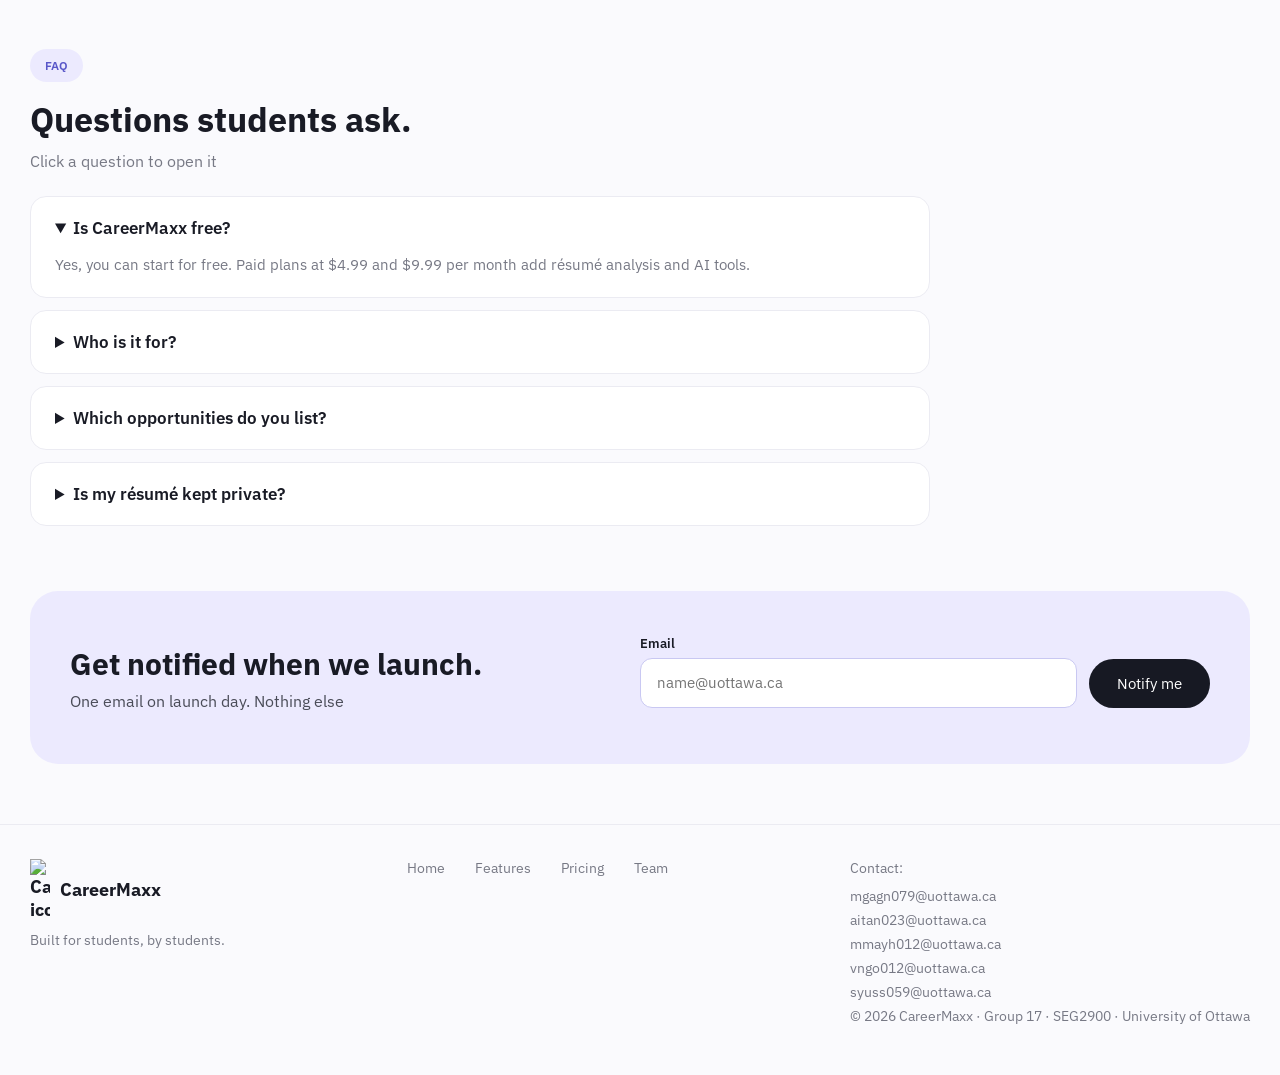
==== commit d9fc18d2: "Switched Carousell to be first and added Mya image to team page" ====
--- a/index.html
+++ b/index.html
@@ -41,7 +41,6 @@
         </button>
 
     </div>
-
 
     <!-- ----------- Carousel ------------->
 
@@ -135,7 +134,7 @@
 
     </div>
 
-
+    
     <!-- Hero Section -->
     <div class="hero">
 
@@ -169,7 +168,7 @@
             <div class="score-card">
 
                 <div class="small-label">YOUR RÉSUMÉ OVERVIEW</div>
--- Résumé score -->
+<!-- Résumé score -->
                 <div class="ring-row">
 
                     <div class="ring">
@@ -212,6 +211,7 @@
         </div>
 
     </div>
+
 
 
     <!-- How It Works Section -->
@@ -334,42 +334,36 @@
 
     <!-- Review 1 -->
     <div class="feature review">
-        <p class="review-quote">"I never knew what was missing from my résumé.
-            A score out of 100 with clear next steps is exactly
-            what I'd want before applying to my first co-op."</p>
+        <p class="review-quote">"QUOTE FROM STUDENT 1"</p>
         <div class="review-person">
-            <div class="review-avatar purple-icon">IH</div>
+            <div class="review-avatar purple-icon">AB</div>
             <div>
-                <div class="review-name">Ines Hammouri</div>
-                <div class="review-program">Electrical Engineering, YEAR 1</div>
+                <div class="review-name">[NAME]</div>
+                <div class="review-program">[PROGRAM, YEAR]</div>
             </div>
         </div>
     </div>
 
     <!-- Review 2 -->
     <div class="feature review">
-        <p class="review-quote">"Finding clubs, internships and free programs in Ottawa all
-            in one place, matched to my résumé? That would save me hours
-            of searching"</p>
+        <p class="review-quote">"QUOTE FROM STUDENT 2"</p>
         <div class="review-person">
-            <div class="review-avatar purple-icon">BG</div>
+            <div class="review-avatar purple-icon">CD</div>
             <div>
-                <div class="review-name">Ben Gervais</div>
-                <div class="review-program">Mechanical Engineering, YEAR 1</div>
+                <div class="review-name">[NAME]</div>
+                <div class="review-program">[PROGRAM, YEAR]</div>
             </div>
         </div>
     </div>
 
     <!-- Review 3 -->
     <div class="feature review">
-        <p class="review-quote">"Enfin un outil pensé pour les étudiants en génie !
-            Voir ce qui manque à mon CV et recevoir des suggestions concrètes,
-            c'est exactement ce dont j'ai besoin."</p>
+        <p class="review-quote">"QUOTE FROM STUDENT 3"</p>
         <div class="review-person">
-            <div class="review-avatar purple-icon">MH</div>
+            <div class="review-avatar purple-icon">EF</div>
             <div>
-                <div class="review-name">Marie-Pierre Harvey</div>
-                <div class="review-program">Chemical Engineering, YEAR 1</div>
+                <div class="review-name">[NAME]</div>
+                <div class="review-program">[PROGRAM, YEAR]</div>
             </div>
         </div>
     </div>
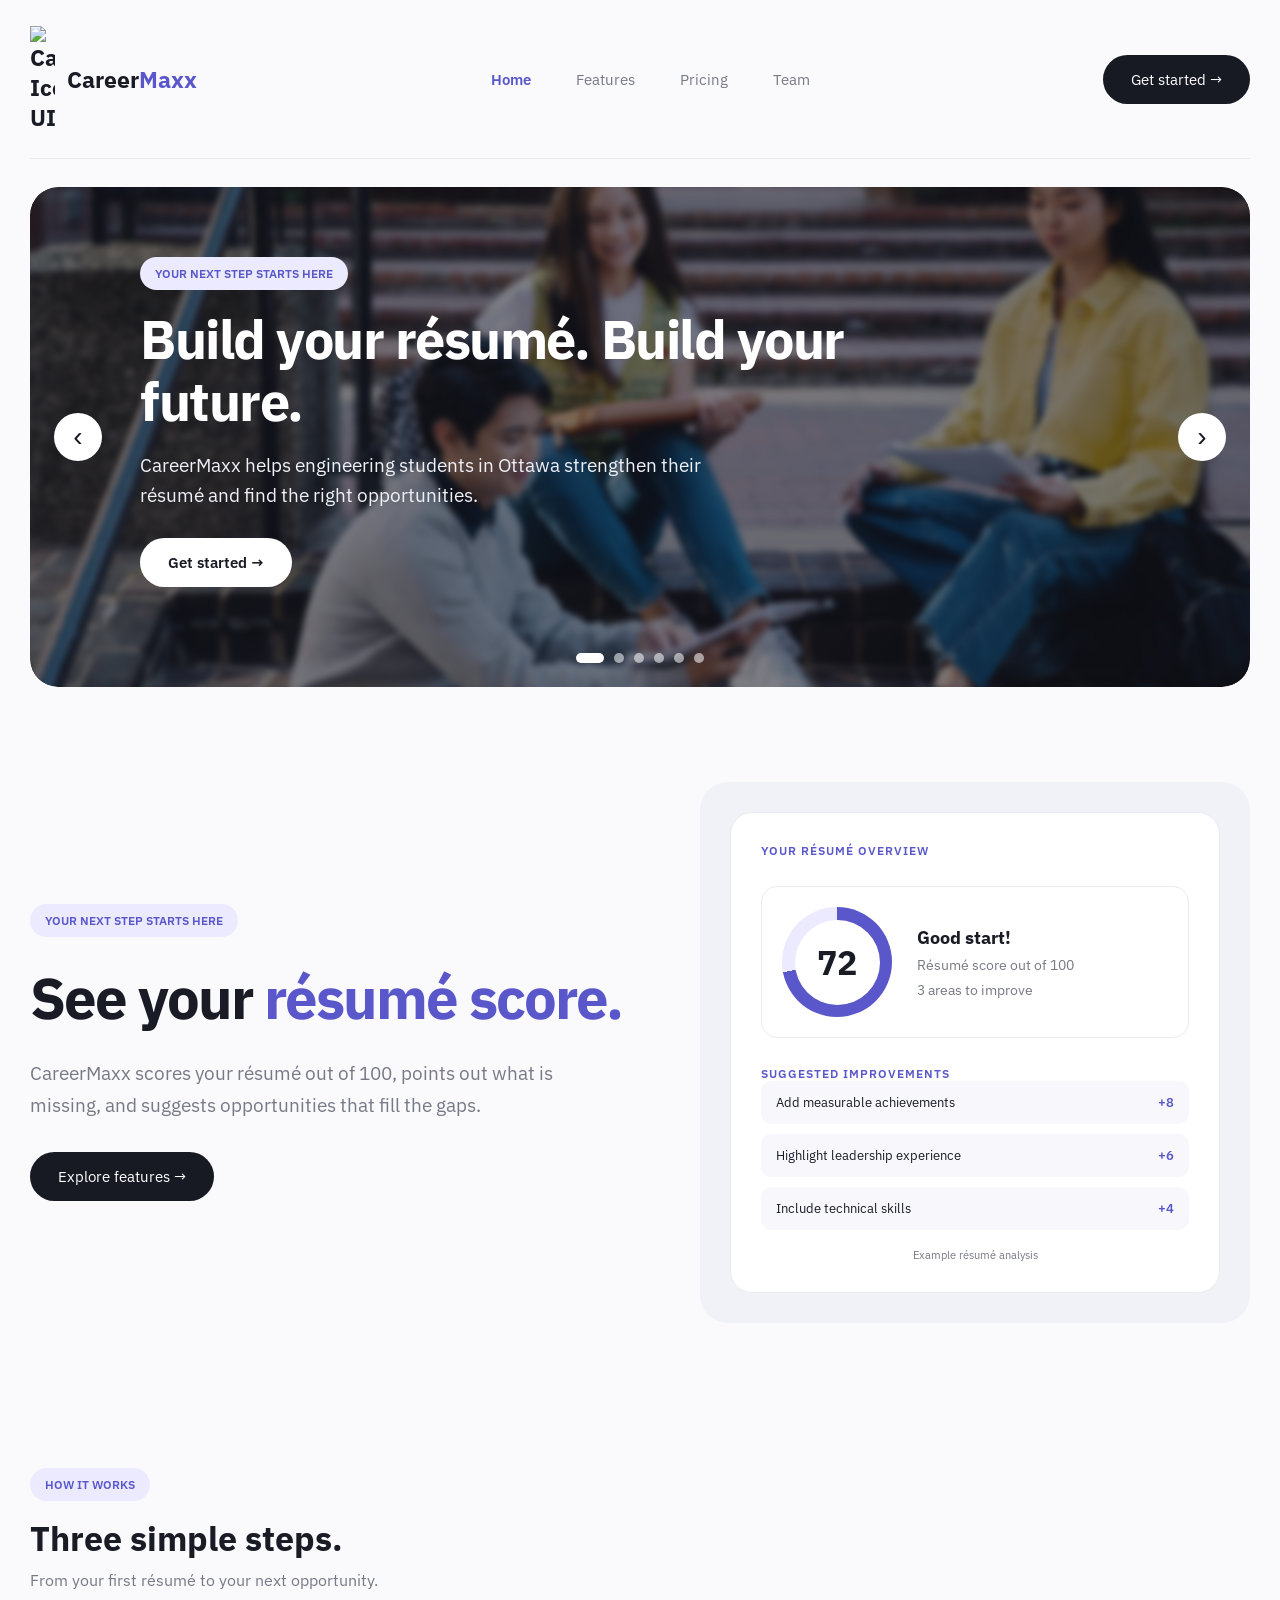
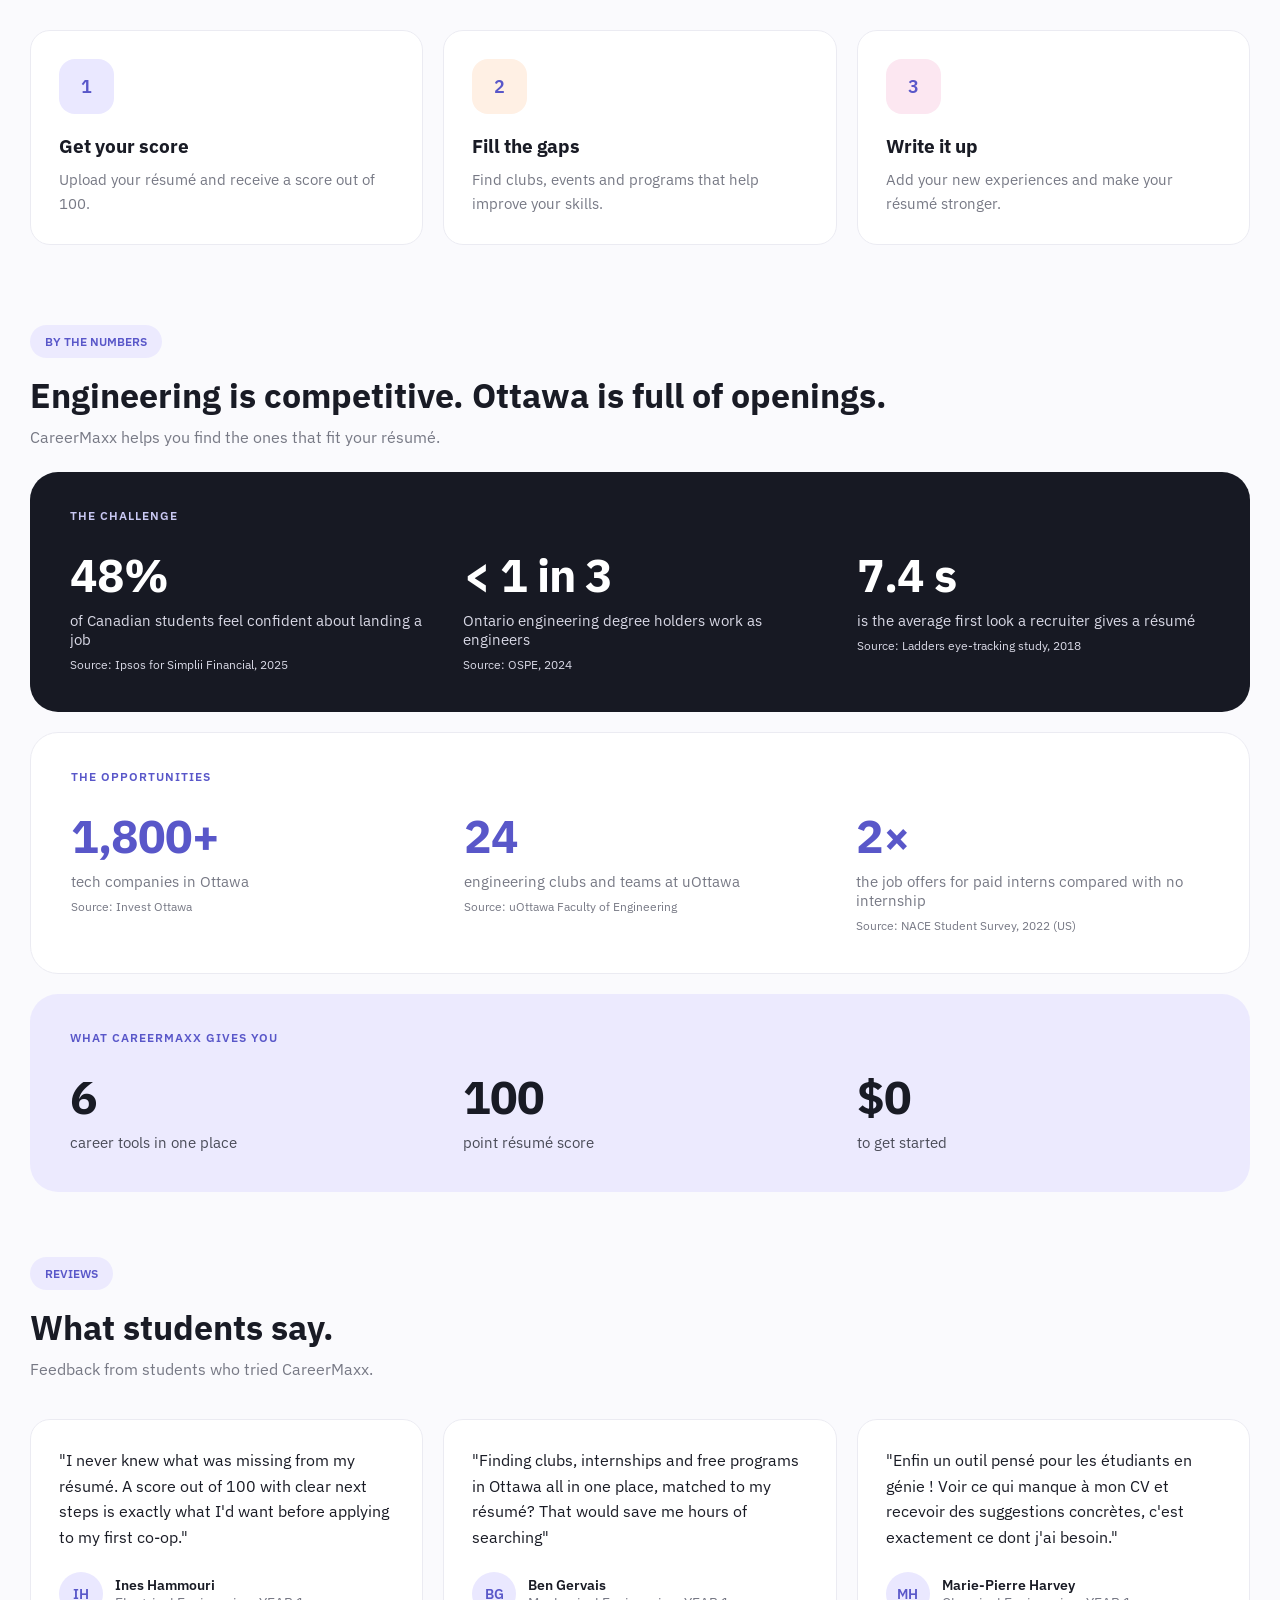
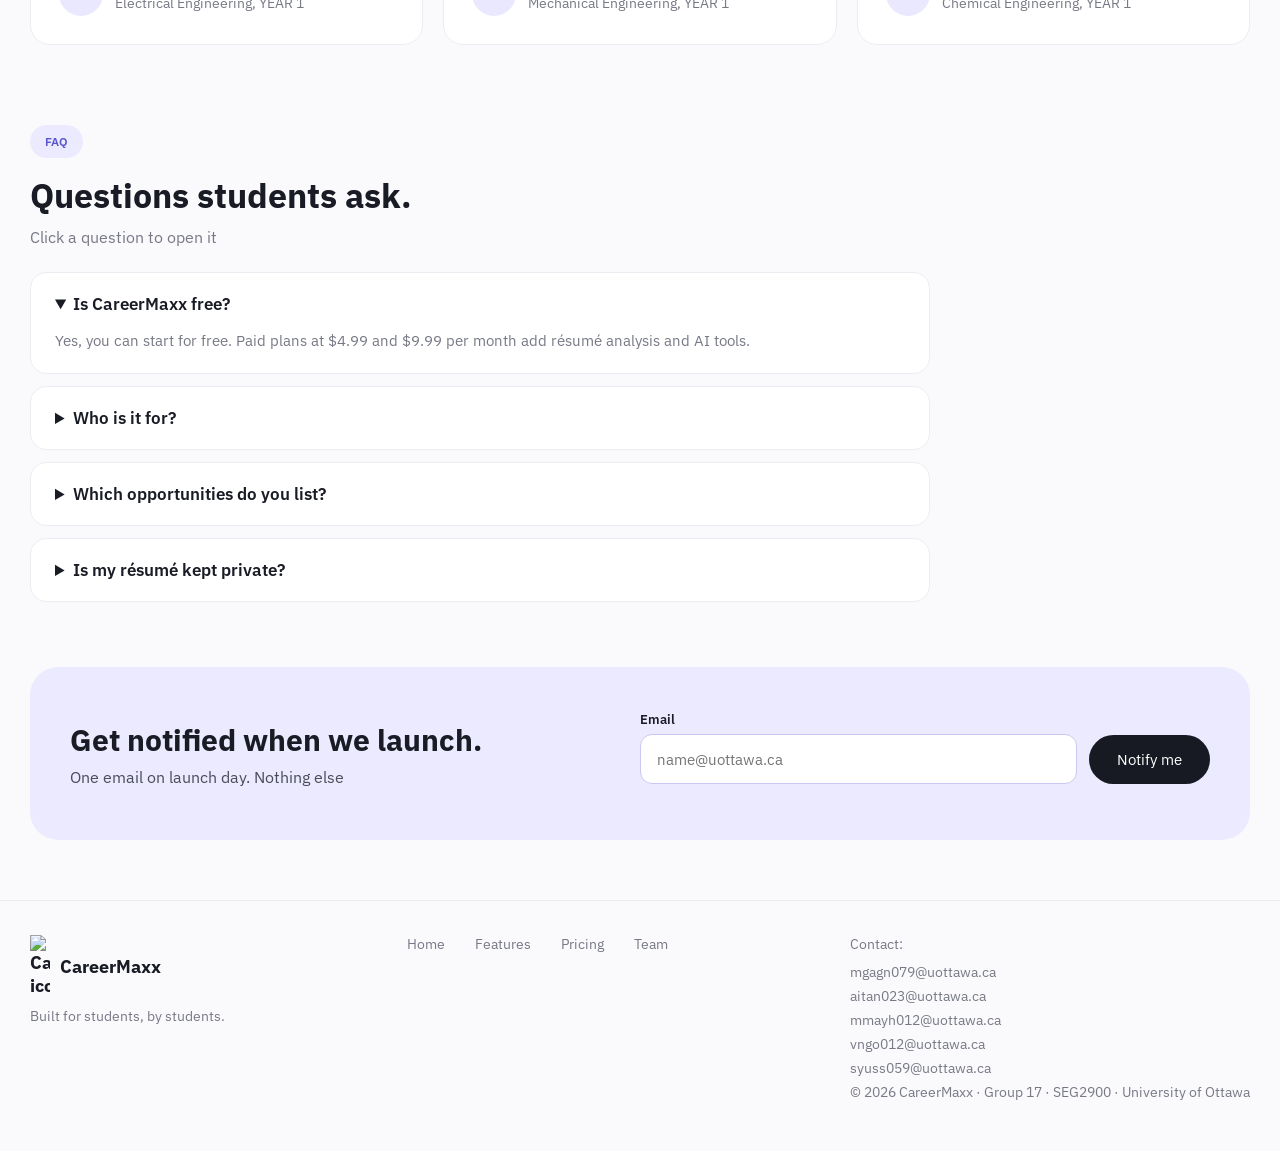
==== commit ae0a6334: "Bug fix V2 (FINAL) : Fixed many many things: 1. typos in features page 2. wrong class use names in p" ====
--- a/index.html
+++ b/index.html
@@ -25,7 +25,7 @@
 
 
         <div class="logo">
-            <img src="UI-Images/CareerMaxx-Icon.png" alt="ResuMaxx Icon UI" width= "25">
+            <img src="UI-Images/CareerMaxx-Icon.png" alt="CareerMaxx Icon UI" width= "25">
             <span>Career<span class="purple-text">Maxx</span></span>
         </div>
 
@@ -36,7 +36,7 @@
             <li><a href="team.html">Team</a></li>
         </ul>
 
-        <button class="button button-dark" id="openBtn">
+        <button class="button button-dark open-popup" id="">
             Get started →
         </button>
 
@@ -159,7 +159,6 @@
                 </a>
             </div>
 
-
         </div>
 
         <!-- Right side: résumé score example -->
@@ -168,7 +167,7 @@
             <div class="score-card">
 
                 <div class="small-label">YOUR RÉSUMÉ OVERVIEW</div>
-<!-- Résumé score -->
+        <!-- Résumé score -->
                 <div class="ring-row">
 
                     <div class="ring">
@@ -255,7 +254,7 @@
     <!-- ----------- Statistics Section ------------->
 
     <div class="section-heading">
-        <div class="tag">BY THE NUMBER</div>
+        <div class="tag">BY THE NUMBERS</div>
         <h2>Engineering is competitive. Ottawa is full of openings.</h2>
         <p>CareerMaxx helps you find the ones that fit your résumé.</p>
     </div>
@@ -325,49 +324,60 @@
 
 <!-- ----------- Student's Reviews Section ------------->
 <div class="section-heading">
-    <div class="tag">REVIEWS</div>
-    <h2>What students say.</h2>
-    <p>Feedback from students who tried CareerMaxx.</p>
-</div>
+   <div class="tag">REVIEWS</div>
+   <h2>What students say.</h2>
+   <p>Feedback from students who tried CareerMaxx.</p>
+</div>
+
 
 <div class="features">
 
-    <!-- Review 1 -->
-    <div class="feature review">
-        <p class="review-quote">"QUOTE FROM STUDENT 1"</p>
-        <div class="review-person">
-            <div class="review-avatar purple-icon">AB</div>
-            <div>
-                <div class="review-name">[NAME]</div>
-                <div class="review-program">[PROGRAM, YEAR]</div>
-            </div>
-        </div>
-    </div>
-
-    <!-- Review 2 -->
-    <div class="feature review">
-        <p class="review-quote">"QUOTE FROM STUDENT 2"</p>
-        <div class="review-person">
-            <div class="review-avatar purple-icon">CD</div>
-            <div>
-                <div class="review-name">[NAME]</div>
-                <div class="review-program">[PROGRAM, YEAR]</div>
-            </div>
-        </div>
-    </div>
-
-    <!-- Review 3 -->
-    <div class="feature review">
-        <p class="review-quote">"QUOTE FROM STUDENT 3"</p>
-        <div class="review-person">
-            <div class="review-avatar purple-icon">EF</div>
-            <div>
-                <div class="review-name">[NAME]</div>
-                <div class="review-program">[PROGRAM, YEAR]</div>
-            </div>
-        </div>
-    </div>
-</div>
+
+   <!-- Review 1 -->
+   <div class="feature review">
+       <p class="review-quote">"I never knew what was missing from my résumé.
+           A score out of 100 with clear next steps is exactly
+           what I'd want before applying to my first co-op."</p>
+       <div class="review-person">
+           <div class="review-avatar purple-icon">IH</div>
+           <div>
+               <div class="review-name">Ines Hammouri</div>
+               <div class="review-program">Electrical Engineering, YEAR 1</div>
+           </div>
+       </div>
+   </div>
+
+
+   <!-- Review 2 -->
+   <div class="feature review">
+       <p class="review-quote">"Finding clubs, internships and free programs in Ottawa all
+           in one place, matched to my résumé? That would save me hours
+           of searching"</p>
+       <div class="review-person">
+           <div class="review-avatar purple-icon">BG</div>
+           <div>
+               <div class="review-name">Ben Gervais</div>
+               <div class="review-program">Mechanical Engineering, YEAR 1</div>
+           </div>
+       </div>
+   </div>
+
+
+   <!-- Review 3 -->
+   <div class="feature review">
+       <p class="review-quote">"Enfin un outil pensé pour les étudiants en génie !
+           Voir ce qui manque à mon CV et recevoir des suggestions concrètes,
+           c'est exactement ce dont j'ai besoin."</p>
+       <div class="review-person">
+           <div class="review-avatar purple-icon">MH</div>
+           <div>
+               <div class="review-name">Marie-Pierre Harvey</div>
+               <div class="review-program">Chemical Engineering, YEAR 1</div>
+           </div>
+       </div>
+   </div>
+</div>
+
 
 
 <!-- ----------- FAQ Section ------------->
--- a/style.css
+++ b/style.css
@@ -375,6 +375,7 @@
 }
 
 .feature-split{
+    
     display: flex;
     flex-direction: row;
     align-items: center;
@@ -796,7 +797,7 @@
 
 .Pro-card {
     background-color: #5957C9;
-    color: black;
+    color: white;
     min-height: 460px;
 }
 
@@ -1138,6 +1139,57 @@
     }
 }
 
+/*------------ Features page on tablets and phones -----------*/
+
+@media (max-width: 1000px) {
+    .feature-split{
+        flex-direction: column;
+        align-items: stretch;
+    }
+    .feature-split.feature-image{
+        height: auto;
+    }
+
+    .feature-split .column-container, 
+    .feature-split .feature-image{
+        flex: none;
+    }
+
+    .feature-demo{
+        height: auto;
+        aspect-ratio: 4/3;
+    }
+    .feature-split .logo{
+        flex-wrap: wrap;
+    }
+
+    .feature-split .logo img{
+        width: 60px;
+    }
+
+    .squiggle-divider{
+        height: auto;
+        background-repeat: no-repeat;
+        background-size: cover;
+        background-position: center;
+        margin-bottom: 20px;
+        padding: 30px;
+    }
+}
+
+@media (max-width: 1500px) {
+ 
+    .squiggle-divider{
+        height: auto;
+        background-repeat: no-repeat;
+        background-size: cover;
+        background-position: center;
+        margin-bottom: 20px;
+        padding: 30px;
+    }
+}
+
+
 /* ---------- Statistics section (home page) ---------- */
 /* One rounded box per row */
 
